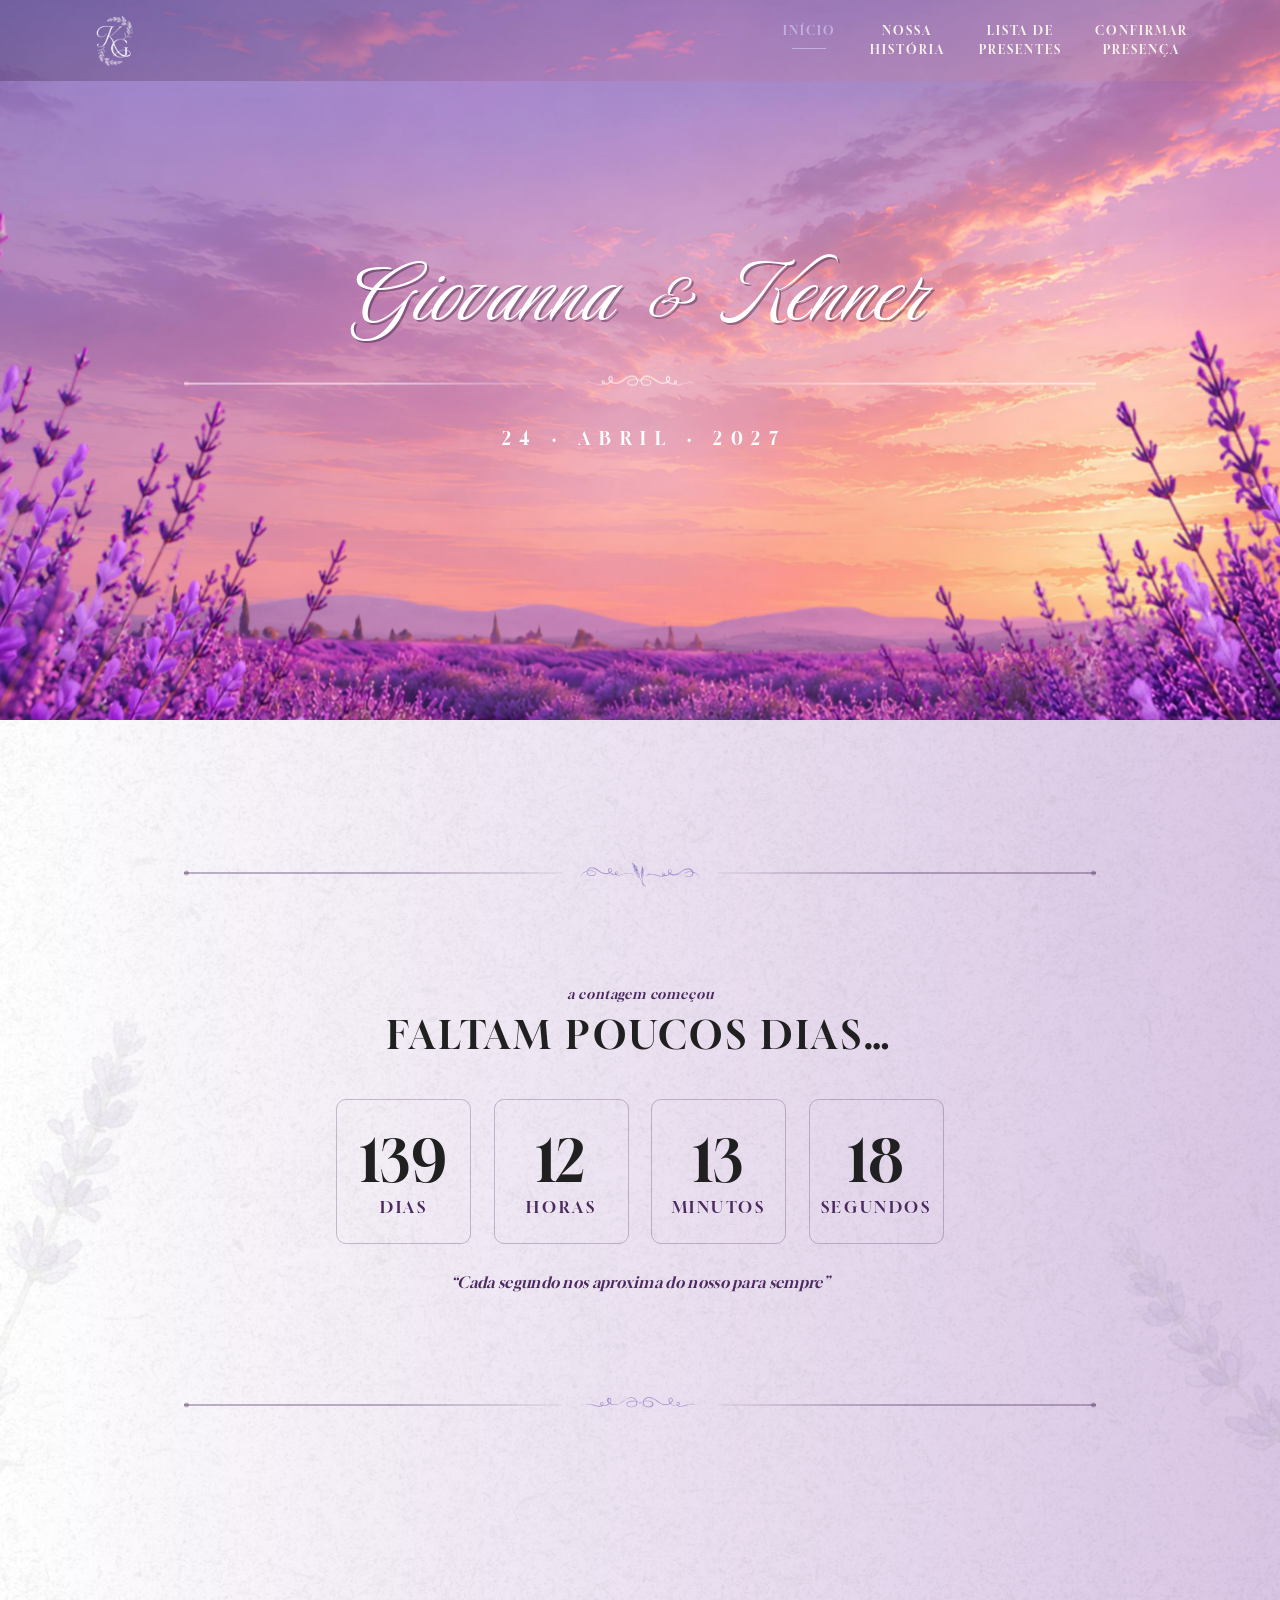
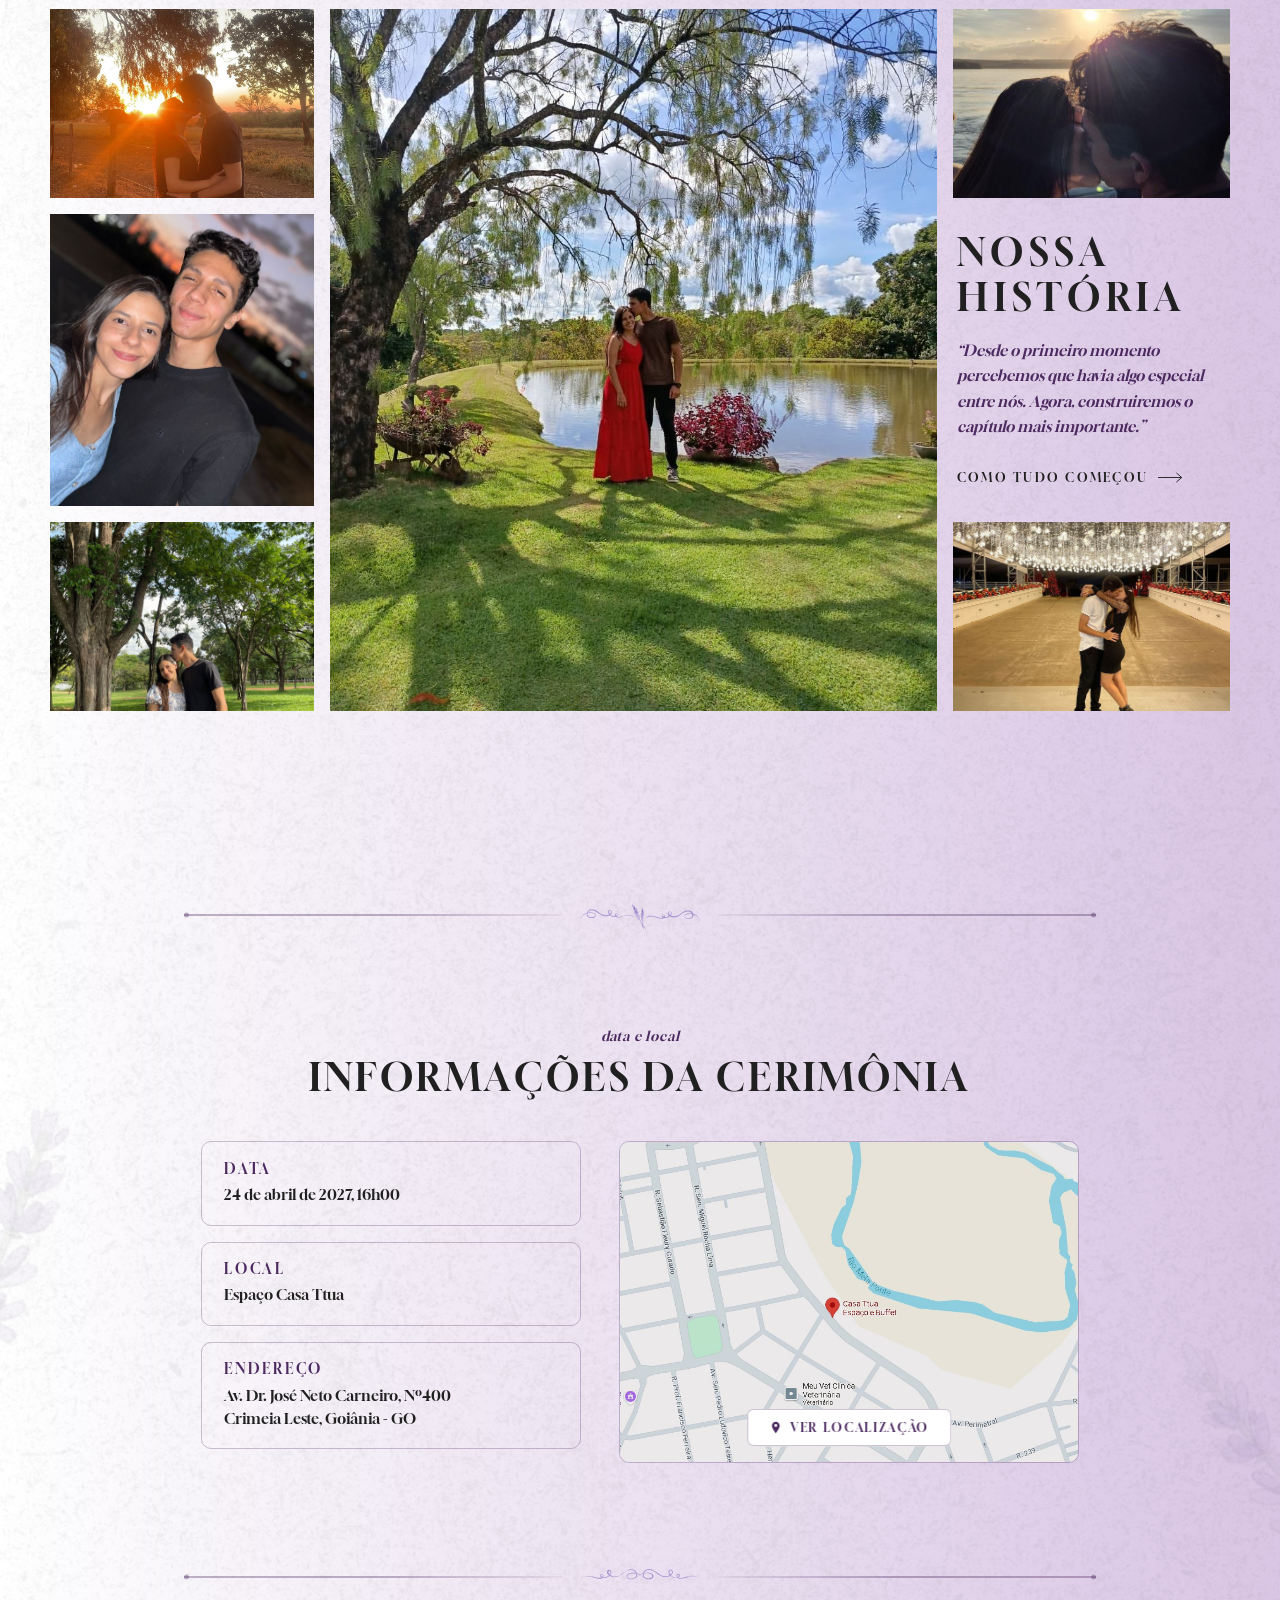
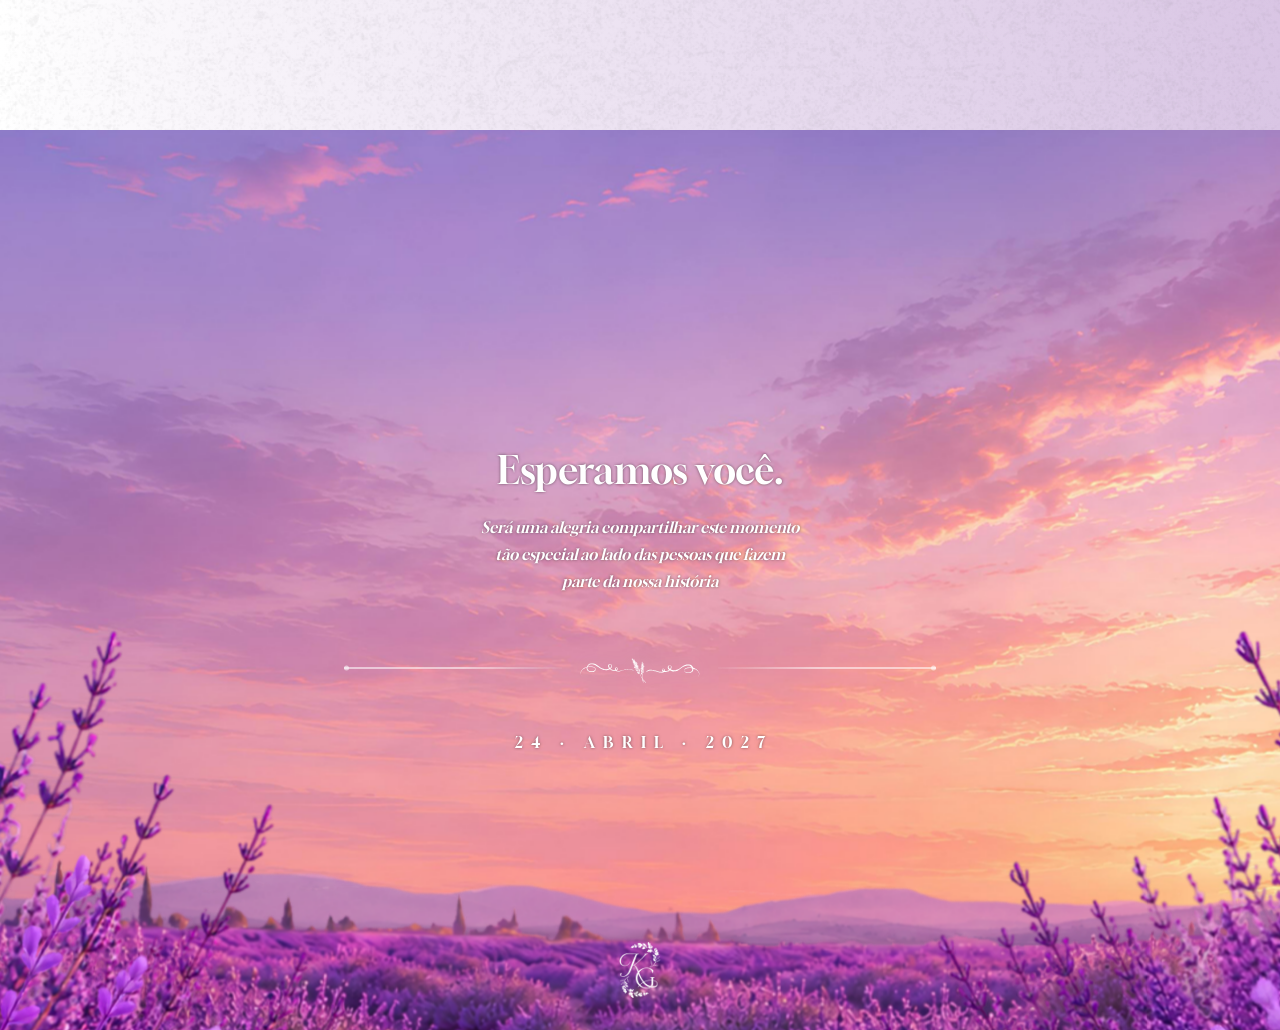
==== index.html @ ab848f39 "Primeito commit" ====
<!DOCTYPE html>
<html lang="pt-BR">
<head>
<meta charset="UTF-8">
<meta name="viewport" content="width=device-width, initial-scale=1.0">
<title>Giovanna &amp; Kenner · 24 de Abril de 2027</title>
<meta name="description" content="Site de casamento de Giovanna e Kenner — 24 de abril de 2027, Espaço Casa Ttua, Goiânia-GO.">

<link rel="preconnect" href="https://fonts.googleapis.com">
<link rel="preconnect" href="https://fonts.gstatic.com" crossorigin>
<link href="https://fonts.googleapis.com/css2?family=Gloock&family=Luxurious+Script&display=swap" rel="stylesheet">

<link rel="icon" type="image/png" href="imagens/favicon.png">
<link rel="apple-touch-icon" href="imagens/favicon.png">

<link rel="stylesheet" href="css/style.css">
</head>
<body>

<!-- ============ CURSOR / LOADING VEIL ============ -->
<div class="veil" id="veil" aria-hidden="true"></div>

<!-- ============ HEADER ============ -->
<header class="site-header" id="siteHeader">
  <div class="site-header__inner">
    <a href="index.html" class="brand" aria-label="Página inicial — Giovanna e Kenner">
      <img src="imagens/logo.png" alt="Monograma Giovanna e Kenner" class="brand__logo">
    </a>

    <button class="nav-toggle" id="navToggle" aria-label="Abrir menu" aria-expanded="false" aria-controls="primaryNav">
      <span></span><span></span><span></span>
    </button>

    <nav class="primary-nav" id="primaryNav" aria-label="Navegação principal">
      <ul>
        <li><a href="index.html" class="is-active">Início</a></li>
        <li><a href="nossa-historia.html">Nossa<br class="nav-break">História</a></li>
        <li><a href="lista-presentes.html">Lista de<br class="nav-break">Presentes</a></li>
        <li><a href="confirmar-presenca.html">Confirmar<br class="nav-break">Presença</a></li>
      </ul>
    </nav>
  </div>
</header>

<main>

  <!-- ============ HERO ============ -->
  <section class="hero" id="hero" data-parallax-scene>
    <div class="hero__stage">
      <div class="hero__layer hero__layer--back" data-depth="16"></div>
      <div class="hero__layer hero__layer--back-mid" data-depth="28"></div>
      <div class="hero__layer hero__layer--mid" data-depth="40"></div>
      <div class="hero__layer hero__layer--mid-front" data-depth="55"></div>
      <div class="hero__layer hero__layer--front" data-depth="70"></div>
    </div>

    <div class="hero__scrim" aria-hidden="true"></div>
    <div class="hero__vignette" aria-hidden="true"></div>

    <div class="hero__content">
      <h1 class="hero__names">Giovanna <span class="hero__amp">&amp;</span> Kenner</h1>

      <div class="divider hero__divider" aria-hidden="true">
        <span class="divider__line"></span>
        <span class="divider__ornament">
          <img src="imagens/divisor_hero.svg" alt="" class="ornament-svg ornament-svg--hero">
        </span>
        <span class="divider__line"></span>
      </div>

      <p class="hero__date">24 · Abril · 2027</p>
    </div>
  </section>

  <!-- ============ CONTAGEM REGRESSIVA ============ -->
  <section class="countdown" id="countdown">
    <div class="countdown__bgimage" aria-hidden="true"></div>
    <div class="grain" aria-hidden="true"></div>

    <div class="divider" aria-hidden="true">
      <span class="divider__line"></span>
      <span class="divider__ornament divider__ornament--glow">
        <img src="imagens/divisor_superior.svg" alt="" class="ornament-svg">
      </span>
      <span class="divider__line"></span>
    </div>

    <div class="countdown__inner">
      <p class="eyebrow">a contagem começou</p>
      <h2 class="section-title">Faltam poucos dias&hellip;</h2>

      <div class="countdown__grid" id="countdownGrid">
        <div class="countdown__box">
          <span class="countdown__value" id="cd-days">00</span>
          <span class="countdown__label">Dias</span>
        </div>
        <div class="countdown__box">
          <span class="countdown__value" id="cd-hours">00</span>
          <span class="countdown__label">Horas</span>
        </div>
        <div class="countdown__box">
          <span class="countdown__value" id="cd-minutes">00</span>
          <span class="countdown__label">Minutos</span>
        </div>
        <div class="countdown__box">
          <span class="countdown__value" id="cd-seconds">00</span>
          <span class="countdown__label">Segundos</span>
        </div>
      </div>

      <p class="countdown__quote">&ldquo;Cada segundo nos aproxima do nosso para sempre&rdquo;</p>
    </div>

    <div class="divider" aria-hidden="true">
      <span class="divider__line"></span>
      <span class="divider__ornament">
        <img src="imagens/divisor_inferior.svg" alt="" class="ornament-svg">
      </span>
      <span class="divider__line"></span>
    </div>
  </section>

  <!-- ============ NOSSA HISTÓRIA ============ -->
  <section class="historia" id="historia">
    <div class="historia__bgimage" aria-hidden="true"></div>

    <div class="historia__mosaic">
      <div class="historia__photo historia__photo--a">
        <img src="imagens/fotos/historia-a.jpg" alt="Giovanna e Kenner" loading="lazy">
      </div>
      <div class="historia__photo historia__photo--b">
        <img src="imagens/fotos/historia-b.jpg" alt="Giovanna e Kenner" loading="lazy">
      </div>
      <div class="historia__photo historia__photo--c">
        <img src="imagens/fotos/historia-c.jpg" alt="Giovanna e Kenner" loading="lazy">
      </div>

      <div class="historia__photo historia__photo--center">
        <img src="imagens/fotos/historia-center.jpg" alt="Giovanna e Kenner" loading="lazy">
      </div>

      <div class="historia__content">
        <h2 class="historia__title">Nossa<br>História</h2>
        <p class="historia__text">&ldquo;Desde o primeiro momento percebemos que havia algo especial entre nós. Agora, construiremos o capítulo mais importante.&rdquo;</p>
        <a href="nossa-historia.html" class="link-arrow">
          <span>como tudo começou</span>
          <svg class="link-arrow__icon" viewBox="0 0 34 14" aria-hidden="true"><path d="M0 7h31M24 1l7 6-7 6" fill="none" stroke="currentColor" stroke-width="1.2"/></svg>
        </a>
      </div>

      <div class="historia__photo historia__photo--d">
        <img src="imagens/fotos/historia-d.jpg" alt="Giovanna e Kenner" loading="lazy">
      </div>
      <div class="historia__photo historia__photo--e">
        <img src="imagens/fotos/historia-e.jpg" alt="Giovanna e Kenner" loading="lazy">
      </div>
    </div>
  </section>

  <!-- ============ INFORMAÇÕES DA CERIMÔNIA ============ -->
  <section class="ceremony" id="ceremony">
    <div class="ceremony__bgimage" aria-hidden="true"></div>
    <div class="grain" aria-hidden="true"></div>

    <div class="divider" aria-hidden="true">
      <span class="divider__line"></span>
      <span class="divider__ornament divider__ornament--glow">
        <img src="imagens/divisor_superior.svg" alt="" class="ornament-svg">
      </span>
      <span class="divider__line"></span>
    </div>

    <div class="ceremony__inner">
      <p class="eyebrow">data e local</p>
      <h2 class="section-title">Informações da Cerimônia</h2>

      <div class="ceremony__grid">
        <div class="ceremony__cards">
          <div class="ceremony__card">
            <span class="ceremony__label">Data</span>
            <p class="ceremony__value">24 de abril de 2027, 16h00</p>
          </div>
          <div class="ceremony__card">
            <span class="ceremony__label">Local</span>
            <p class="ceremony__value">Espaço Casa Ttua</p>
          </div>
          <div class="ceremony__card">
            <span class="ceremony__label">Endereço</span>
            <p class="ceremony__value">Av. Dr. José Neto Carneiro, Nº400<br>Crimeia Leste, Goiânia&nbsp;-&nbsp;GO</p>
          </div>
        </div>

        <div class="ceremony__map">
          <img src="imagens/mapa-preview.jpg" alt="Prévia do mapa com a localização do Espaço Casa Ttua" class="ceremony__map-img">
          <a class="map-btn"
             href="https://maps.app.goo.gl/6ps8UqA8dbQzQbwL6"
             target="_blank" rel="noopener noreferrer">
            <svg viewBox="0 0 20 20" class="map-btn__icon" aria-hidden="true"><path d="M10 1c-3.3 0-6 2.7-6 6 0 4.5 6 12 6 12s6-7.5 6-12c0-3.3-2.7-6-6-6zm0 8.2A2.2 2.2 0 1 1 10 4.8a2.2 2.2 0 0 1 0 4.4z" fill="currentColor"/></svg>
            <span>ver localização</span>
          </a>
        </div>
      </div>
    </div>

    <div class="divider" aria-hidden="true">
      <span class="divider__line"></span>
      <span class="divider__ornament">
        <img src="imagens/divisor_inferior.svg" alt="" class="ornament-svg">
      </span>
      <span class="divider__line"></span>
    </div>
  </section>

  <!-- ============ SEÇÃO FINAL ============ -->
  <section class="farewell" id="farewell" data-parallax-scene>
    <div class="farewell__stage">
      <div class="farewell__layer farewell__layer--back" data-depth="16"></div>
      <div class="farewell__layer farewell__layer--back-mid" data-depth="28"></div>
      <div class="farewell__layer farewell__layer--mid" data-depth="40"></div>
      <div class="farewell__layer farewell__layer--mid-front" data-depth="55"></div>
      <div class="farewell__layer farewell__layer--front" data-depth="70"></div>
    </div>

    <div class="farewell__scrim" aria-hidden="true"></div>
    <div class="farewell__vignette" aria-hidden="true"></div>

    <div class="farewell__content">
      <h2 class="farewell__title">Esperamos você.</h2>
      <p class="farewell__text">Será uma alegria compartilhar este momento<br>tão especial ao lado das pessoas que fazem<br>parte da nossa história</p>

      <div class="divider" aria-hidden="true">
        <span class="divider__line"></span>
        <span class="divider__ornament">
          <img src="imagens/divisor_final.svg" alt="" class="ornament-svg">
        </span>
        <span class="divider__line"></span>
      </div>

      <p class="farewell__date">24 · Abril · 2027</p>
    </div>

    <div class="farewell__signature">
      <div class="farewell__signature-top">
        <img src="imagens/logo.png" alt="Monograma Giovanna e Kenner" class="farewell__signature-logo">
      </div>        
    </div>
  </section>

</main>

<script src="js/parallax.js"></script>
<script src="js/main.js"></script>
</body>
</html>
---- css/style.css ----
/* =========================================================
   GIOVANNA & KENNER — CASAMENTO
   Design tokens
   ========================================================= */
:root{
  --color-bg:            #060506;
  --color-bg-soft:       #0c0a0d;
  --color-cream:         #f7f2eb;
  --color-cream-dim:     rgba(247,242,235,.72);
  --color-cream-faint:   rgba(247,242,235,.45);
  --color-lavender:      #c3aee0;
  --color-lavender-soft: #d8c9ea;
  --color-lavender-deep: #8f74b8;
  --color-line:          rgba(247,242,235,.24);
  --color-line-soft:     rgba(247,242,235,.14);

  /* paleta clara usada nas seções de contagem e cerimônia */
  --color-light-start:   #ffffff;
  --color-light-end:     #d9c5e4;
  --color-title-dark:    #202020;
  --color-subtitle-deep: #4c2a60;

  --font-script:  'Luxurious Script', cursive;
  --font-display: 'Gloock', serif;

  --ease-soft: cubic-bezier(.22,.61,.36,1);
  --ease-out:  cubic-bezier(.16,1,.3,1);

  --container: 1180px;
  --header-h: 81px;
  --header-h-scrolled: 57px;

  /* escala tipográfica padronizada: títulos, subtítulos (eyebrow) e textos de parágrafo */
  --fs-title:    clamp(2rem, 3vw, 3.5rem);
  --fs-subtitle: clamp(.85rem, .4vw + .5rem, .98rem);
  --fs-text:     clamp(.88rem, .3vw + .72rem, .98rem);

  /* largura padrão das linhas divisórias (mesma largura em todas as seções) — ~75% da tela */
  --divider-width: clamp(340px, 75vw, 980px);
}

/* =========================================================
   RESET
   ========================================================= */
*, *::before, *::after{ box-sizing: border-box; }
html{
  scroll-behavior: smooth;
}
body{
  margin: 0;
  background: var(--color-bg);
  color: var(--color-cream);
  font-family: var(--font-display);
  font-weight: 400;
  -webkit-font-smoothing: antialiased;
  overflow-x: hidden;
}
img{ max-width: 100%; display: block; }
a{ color: inherit; text-decoration: none; }
ul{ margin: 0; padding: 0; list-style: none; }
h1,h2,h3,p{ margin: 0; }
button{ font-family: inherit; cursor: pointer; }

:focus-visible{
  outline: 1px solid var(--color-lavender-soft);
  outline-offset: 4px;
}

/* =========================================================
   VEIL (entrada suave da página)
   ========================================================= */
.veil{
  position: fixed;
  inset: 0;
  background: var(--color-bg);
  z-index: 9999;
  pointer-events: none;
  opacity: 1;
  transition: opacity 1.1s var(--ease-soft);
}
.veil.is-hidden{ opacity: 0; }

/* =========================================================
   SHARED — eyebrow / section title / grain / dividers
   ========================================================= */
.eyebrow{
  font-style: italic;
  font-weight: 300;
  font-size: var(--fs-subtitle);
  letter-spacing: .06em;
  color: var(--color-cream-dim);
  margin: 0 0 .6rem;
}

.section-title{
  font-weight: 400;
  font-size: var(--fs-title);
  letter-spacing: .1em;
  text-transform: uppercase;
  color: var(--color-cream);
  margin: 0 0 2.6rem;
}

.grain{
  position: absolute;
  inset: 0;
  pointer-events: none;
  opacity: .05;
  mix-blend-mode: overlay;
  background-image: url("data:image/svg+xml;utf8,<svg xmlns='http://www.w3.org/2000/svg' width='120' height='120'><filter id='n'><feTurbulence type='fractalNoise' baseFrequency='0.9' numOctaves='2' stitchTiles='stitch'/></filter><rect width='100%25' height='100%25' filter='url(%23n)'/></svg>");
  background-size: 180px 180px;
}

/* ---------- Divisor (linhas + ícone central) ----------
   Estrutura reutilizada em todas as seções:
   .divider > .divider__line + .divider__ornament(img) + .divider__line
   - largura padronizada (--divider-width)
   - linhas mais espessas (1.5px)
   - opacidade menor apenas na extremidade próxima ao ícone central
   - pequeno círculo decorativo na extremidade externa de cada linha
   - modificador .divider__ornament--glow adiciona brilho suave atrás do ícone
------------------------------------------------------------ */
.divider{
  position: relative;
  z-index: 2;
  display: flex;
  align-items: center;
  justify-content: center;
  gap: 1.1rem;
  width: 100%;
  max-width: var(--divider-width);
  margin: 0 auto;
  padding: 0 1.5rem;
  color: var(--color-lavender-soft);
}
.divider__line{
  position: relative;
  flex: 1 1 auto;
  height: 1.875px;
}
.divider__line:first-child{
  background: linear-gradient(90deg, var(--color-line) 0%, var(--color-line) 55%, rgba(247,242,235,.05) 100%);
}
.divider__line:last-child{
  background: linear-gradient(90deg, rgba(247,242,235,.05) 0%, var(--color-line) 45%, var(--color-line) 100%);
}
.divider__line:first-child::before,
.divider__line:last-child::after{
  content: "";
  position: absolute;
  top: 50%;
  width: 5px;
  height: 5px;
  border-radius: 50%;
  background: var(--color-line);
  transform: translateY(-50%);
}
.divider__line:first-child::before{ left: 0; }
.divider__line:last-child::after{ right: 0; }

.countdown .divider__line:first-child,
.ceremony .divider__line:first-child{
  background: linear-gradient(90deg, rgba(76,42,96,.35) 0%, rgba(76,42,96,.35) 55%, rgba(76,42,96,.05) 100%);
}
.countdown .divider__line:last-child,
.ceremony .divider__line:last-child{
  background: linear-gradient(90deg, rgba(76,42,96,.05) 0%, rgba(76,42,96,.35) 45%, rgba(76,42,96,.35) 100%);
}
.countdown .divider__line:first-child::before,
.countdown .divider__line:last-child::after,
.ceremony .divider__line:first-child::before,
.ceremony .divider__line:last-child::after{
  background: rgba(76,42,96,.35);
}

/* Hero e Farewell: linhas 50% mais espessas */
.hero__divider .divider__line,
.farewell .divider .divider__line{
  height: 2px;
}

/* Farewell: divisória preta e mais estreita (~50% da largura da tela) */
.farewell .divider{
  max-width: clamp(240px, 75vw, 640px);
}
.hero .divider__line:first-child,
.farewell .divider__line:first-child{
  background: linear-gradient(90deg, rgba(255, 255, 255, 0.55) 0%, rgba(255, 255, 255,.55) 55%, rgba(255, 255, 255,.05) 100%);
}
.hero .divider__line:last-child,
.farewell .divider__line:last-child{
  background: linear-gradient(90deg, rgba(255, 255, 255,.05) 0%, rgba(255, 255, 255,.55) 45%, rgba(255, 255, 255,.55) 100%);
}
.farewell .divider__line:first-child::before,
.farewell .divider__line:last-child::after{
  background: rgba(255, 255, 255,.55);
}

.divider__ornament{
  flex: 0 0 auto;
  position: relative;
  display: flex;
  filter: drop-shadow(0 0 8px rgba(195,174,224,.35));
}
.ornament-svg{ width: 120px; height: 77px; display: block; }

/* =========================================================
   HEADER
   ========================================================= */
.site-header{
  position: fixed;
  top: 0; left: 0; right: 0;
  z-index: 500;
  height: var(--header-h);
  display: flex;
  align-items: center;
  background: linear-gradient(120deg, rgba(70,52,96,.38), rgba(196,110,140,.22) 55%, rgba(230,150,120,.16));
  transition: height .5s var(--ease-out), background .5s var(--ease-out), backdrop-filter .5s var(--ease-out), box-shadow .5s var(--ease-out);
}
.site-header.is-scrolled{
  height: var(--header-h-scrolled);
  background: rgba(91, 51, 129, 0.61);
  backdrop-filter: blur(16px) saturate(140%);
  -webkit-backdrop-filter: blur(16px) saturate(140%);
  box-shadow: 0 1px 0 rgba(247,242,235,.08);
}

.site-header__inner{
  width: 100%;
  max-width: var(--container);
  margin: 0 auto;
  padding: 0 2.5rem;
  display: grid;
  grid-template-columns: auto 1fr auto;
  align-items: center;
}

.brand{ justify-self: start; display: inline-flex; }
.brand__logo{
  height: 50px;
  width: auto;
  opacity: .92;
  transition: height .5s var(--ease-out), opacity .3s;
}
.site-header.is-scrolled .brand__logo{ height: 36px; }
.brand:hover .brand__logo{ opacity: 1; }

.primary-nav{ grid-column: 2; justify-self: end; }
.primary-nav ul{
  display: flex;
  gap: clamp(1.5rem, 2.4vw, 3rem);
}
.primary-nav a{
  display: inline-block;
  font-size: .78rem;
  letter-spacing: .16em;
  text-transform: uppercase;
  text-align: center;
  line-height: 1.5;
  color: var(--color-cream);
  padding: .4rem .1rem;
  position: relative;
  transition: color .35s var(--ease-out);
}
.primary-nav a::after{
  content: "";
  position: absolute;
  left: 50%; bottom: -2px;
  width: 0; height: 1px;
  background: var(--color-lavender);
  transform: translateX(-50%);
  transition: width .35s var(--ease-out);
}
.primary-nav a:hover{ color: var(--color-lavender-soft); }
.primary-nav a:hover::after{ width: 60%; }
.primary-nav a.is-active{ color: var(--color-lavender); }
.primary-nav a.is-active::after{ width: 60%; }
.nav-break{ display: inline; }

.nav-toggle{
  display: none;
  grid-column: 3;
  justify-self: end;
  background: none;
  border: none;
  width: 30px;
  height: 22px;
  flex-direction: column;
  justify-content: space-between;
  padding: 0;
}
.nav-toggle span{
  display: block;
  height: 1px;
  background: var(--color-cream);
  transition: transform .35s var(--ease-out), opacity .35s var(--ease-out);
}
.nav-toggle.is-open span:nth-child(1){ transform: translateY(10.5px) rotate(45deg); }
.nav-toggle.is-open span:nth-child(2){ opacity: 0; }
.nav-toggle.is-open span:nth-child(3){ transform: translateY(-10.5px) rotate(-45deg); }

/* =========================================================
   HERO
   ========================================================= */
.hero{
  position: relative;
  width: 100%;
  aspect-ratio: 16 / 9;
  min-height: 560px;
  max-height: 100vh;
  overflow: hidden;
  background: #14101a;
  perspective: 1200px;
}
.hero__stage{
  position: absolute;
  inset: -6%;
  transform-style: preserve-3d;
}
.hero__layer{
  position: absolute;
  inset: -10%;
  background-position: center;
  background-size: cover;
  background-repeat: no-repeat;
  will-change: transform;
}
.hero__layer--back{
  z-index: 1; background-image: url('../imagens/hero-back.jpg');
  background-position: center 100%;
}
.hero__layer--back-mid{
  z-index: 2; background-image: url('../imagens/hero-back-mid.png');
  background-position: center 100%;
}
.hero__layer--mid{
  z-index: 3; background-image: url('../imagens/hero-mid.png');
  background-position: center 100%;
}
.hero__layer--mid-front{
  z-index: 4; background-image: url('../imagens/hero-mid-front.png');
  background-position: center 100%;
}
.hero__layer--front{
  z-index: 5; background-image: url('../imagens/hero-front.png');
  background-position: center 100%;
}

.hero__scrim{
  position: absolute;
  inset: 0;
  z-index: 6;
  background: none;
  pointer-events: none;
}
.hero__vignette{
  position: absolute;
  inset: 0;
  z-index: 6;
  pointer-events: none;
  box-shadow: none;
}

.hero__content{
  position: relative;
  z-index: 7;
  height: 100%;
  display: flex;
  flex-direction: column;
  align-items: center;
  justify-content: center;
  text-align: center;
  padding: 0 1.5rem;
  transform: translateY(-2%);
}
.hero__names{
  font-family: var(--font-script);
  font-weight: 400;
  font-size: clamp(3.12rem, 8vw, 10rem);
  line-height: 1;
  color: #ffffff;
  text-shadow: 2px 2px 0px rgba(17, 2, 31, 0.35);
  letter-spacing: .01em;
  opacity: 0;
  animation: rise-in 1.4s var(--ease-out) .4s forwards;
  margin-bottom: -0.4rem;
}
.hero__amp{
  display: inline-block;
  font-size: .78em;
  color: #ffffff;
  margin: 0 .12em;
}
.hero__divider{
  margin: 0.4rem 0 0.4rem;
  opacity: 0;
  animation: fade-in 1.2s var(--ease-out) 1s forwards;
}
.hero__date{
  font-size: clamp(1.107rem, .5vw + .7rem, 1.35rem);
  letter-spacing: .5em;
  text-transform: uppercase;
  color: #ffffff;
  padding-left: .5em;
  opacity: 0;
  animation: fade-in 1.2s var(--ease-out) 1.25s forwards;
}

@keyframes rise-in{
  from{ opacity: 0; transform: translateY(22px); }
  to{ opacity: 1; transform: translateY(0); }
}
@keyframes fade-in{
  from{ opacity: 0; }
  to{ opacity: 1; }
}

/* =========================================================
   COUNTDOWN
   ========================================================= */
.countdown{
  position: relative;
  background: linear-gradient(90deg, var(--color-light-start) 0%, var(--color-light-end) 100%);
  padding: 7.15rem 1.5rem 7.15rem;
  text-align: center;
  overflow: hidden;
}
.countdown__bgimage{
  position: absolute;
  inset: 0;
  background-image: url('../imagens/contagem_back.png');
  background-size: cover;
  background-position: center;
  pointer-events: none;
}
.countdown .eyebrow{
  color: var(--color-subtitle-deep);
  font-size: var(--fs-subtitle);
}
.countdown .section-title{
  font-size: var(--fs-title);
  color: var(--color-title-dark);
}
.countdown__inner{
  position: relative;
  z-index: 2;
  padding: 4.68rem 0;
}
.countdown__grid{
  display: flex;
  flex-wrap: nowrap;
  justify-content: center;
  gap: clamp(.4rem, 2vw, 1.4rem);
  margin: 0 auto 1.8rem;
}
.countdown__box{
  flex: 1 1 0;
  min-width: 64px;
  max-width: 135px;
  padding: clamp(1rem, 3vw, 1.95rem) clamp(.3rem, 1vw, .5rem) clamp(.85rem, 2.5vw, 1.65rem);
  border: 1px solid rgba(76,42,96,.28);
  border-radius: 10px;
  background: none;
  transition: border-color .4s var(--ease-out), transform .4s var(--ease-out);
}
.countdown__box:hover{
  border-color: var(--color-subtitle-deep);
  transform: translateY(-3px);
}
.countdown__value{
  display: block;
  font-size: clamp(1.05rem, 4.5vw, 3.645rem);
  font-weight: 500;
  line-height: 1;
  color: var(--color-title-dark);
  font-variant-numeric: tabular-nums;
}
.countdown__label{
  display: block;
  margin-top: .55rem;
  font-size: clamp(.62rem, 2.4vw, .99rem);
  letter-spacing: .16em;
  text-transform: uppercase;
  color: var(--color-subtitle-deep);
}
.countdown__quote{
  font-style: italic;
  font-weight: 300;
  font-size: var(--fs-text);
  color: var(--color-subtitle-deep);
  letter-spacing: .02em;
}

/* =========================================================
   NOSSA HISTÓRIA — mosaico de fotos
   ========================================================= */
.historia{
  position: relative;
  background: linear-gradient(90deg, var(--color-light-start) 0%, var(--color-light-end) 100%);
  padding: clamp(2.4rem, 4vw, 4rem) clamp(1rem, 3vw, 3rem);
  overflow: hidden;
}
.historia__bgimage{
  position: absolute;
  inset: 0;
  background-image: url('../imagens/historia.png');
  background-size: cover;
  background-position: center;
  pointer-events: none;
}

.historia__mosaic{
  position: relative;
  display: grid;
  max-width: var(--container);
  margin: 0 auto;
  grid-template-columns: 1fr 2.3fr 1.05fr;
  grid-template-rows: repeat(3, 1fr);
  grid-template-areas:
    "a center d"
    "b center content"
    "c center e";
  gap: 1rem;
  height: 78vh;
  min-height: 620px;
  max-height: 820px;
}

.historia__photo{
  position: relative;
  overflow: hidden;
}
.historia__photo img{
  display: block;
  width: 100%;
  height: 100%;
  object-fit: cover;
  transform: scale(1);
  filter: saturate(1);
  transition: transform .7s var(--ease-out), filter .7s var(--ease-out);
}
.historia__photo:hover img,
.historia__photo:focus-within img,
.historia__photo.is-zoom img{
  transform: scale(1.08);
  filter: saturate(1.4);
}

.historia__photo--a{ grid-area: a; }
.historia__photo--b{ grid-area: b; }
.historia__photo--c{ grid-area: c; }
.historia__photo--center{ grid-area: center; }
.historia__photo--d{ grid-area: d; }
.historia__photo--e{ grid-area: e; }

.historia__content{
  grid-area: content;
  display: flex;
  flex-direction: column;
  align-items: flex-start;
  justify-content: center;
  text-align: left;
  padding: 1rem .25rem;
}
.historia__title{
  font-weight: 400;
  font-size: var(--fs-title);
  letter-spacing: .16em;
  text-transform: uppercase;
  line-height: 1.18;
  color: var(--color-title-dark);
  text-align: left;
}
.historia__text{
  max-width: 340px;
  font-style: italic;
  font-weight: 300;
  font-size: var(--fs-text);
  line-height: 1.65;
  color: var(--color-subtitle-deep);
  margin-top: 1.1rem;
  margin-bottom: 1.6rem;
  text-align: left;
}
.historia__content .link-arrow{
  color: var(--color-title-dark);
}
.historia__content .link-arrow:hover,
.historia__content .link-arrow:focus-visible{
  color: var(--color-subtitle-deep);
}

.link-arrow{
  display: inline-flex;
  align-items: center;
  gap: .65rem;
  font-size: .78rem;
  letter-spacing: .18em;
  text-transform: uppercase;
  color: var(--color-cream);
  padding: .3rem 0;
  transition: transform .4s var(--ease-out), color .35s;
}
.link-arrow__icon{
  width: 26px; height: 11px;
  transition: transform .4s var(--ease-out);
}
.link-arrow:hover,
.link-arrow:focus-visible{
  color: var(--color-lavender-soft);
  transform: scale(1.05);
}
.link-arrow:hover .link-arrow__icon,
.link-arrow:focus-visible .link-arrow__icon,
.link-arrow:active .link-arrow__icon{
  transform: translateX(6px);
}

/* =========================================================
   CEREMONY / INFORMAÇÕES
   ========================================================= */
.ceremony{
  position: relative;
  background: linear-gradient(90deg, var(--color-light-start) 0%, var(--color-light-end) 100%);
  padding: 7.15rem 1.5rem 7.15rem;
  text-align: center;
  overflow: hidden;
}
.ceremony__bgimage{
  position: absolute;
  inset: 0;
  background-image: url('../imagens/cerimonia_back.png');
  background-size: cover;
  background-position: center;
  pointer-events: none;
}
.ceremony .eyebrow{
  font-size: var(--fs-subtitle);
  color: var(--color-subtitle-deep);
}
.ceremony .section-title{
  font-size: var(--fs-title);
  color: var(--color-title-dark);
}
.ceremony__inner{
  position: relative;
  z-index: 2;
  max-width: var(--container);
  margin: 0 auto;
  padding: 4.68rem 0;
}
.ceremony__grid{
  display: grid;
  grid-template-columns: minmax(240px, 380px) minmax(280px, 460px);
  gap: 2.4rem;
  justify-content: center;
  align-items: stretch;
  text-align: left;
  margin-top: 2.6rem;
}
.ceremony__cards{
  display: flex;
  flex-direction: column;
  gap: 1rem;
}
.ceremony__card{
  border: 1px solid rgba(76,42,96,.28);
  border-radius: 10px;
  padding: 1.15rem 1.4rem;
  background: none;
  transition: border-color .4s var(--ease-out);
}
.ceremony__card:hover{
  border-color: var(--color-subtitle-deep);
}
.ceremony__label{
  display: block;
  font-size: var(--fs-subtitle);
  letter-spacing: .2em;
  text-transform: uppercase;
  color: var(--color-subtitle-deep);
  margin-bottom: .4rem;
}
.ceremony__value{
  font-size: var(--fs-text);
  line-height: 1.5;
  color: var(--color-title-dark);
  font-weight: 400;
}
.ceremony__map{
  position: relative;
  overflow: hidden;
  border: 1px solid rgba(76,42,96,.28);
  border-radius: 10px;
  min-height: 220px;
}
.ceremony__map-img{
  width: 100%;
  height: 100%;
  object-fit: cover;
  filter: saturate(.95) brightness(.95);
  transition: transform .6s var(--ease-out), filter .6s var(--ease-out);
}
.ceremony__map:hover .ceremony__map-img{
  transform: scale(1.05);
  filter: saturate(.9) brightness(.95);
}
.map-btn{
  position: absolute;
  left: 50%; bottom: 1rem;
  transform: translateX(-50%);
  display: inline-flex;
  align-items: center;
  gap: .5rem;
  padding: .65rem 1.3rem;
  background: #ffffff;
  backdrop-filter: blur(6px);
  border: 1px solid rgba(76,42,96,.28);
  border-radius: 6px;
  font-size: .74rem;
  letter-spacing: .14em;
  text-transform: uppercase;
  color: var(--color-subtitle-deep);
  transition: background .35s var(--ease-out), border-color .35s var(--ease-out), transform .35s var(--ease-out);
}
.map-btn__icon{ width: 13px; height: 13px; color: var(--color-subtitle-deep); }
.map-btn:hover{
  background: #f6f0fa;
  border-color: var(--color-subtitle-deep);
  transform: translateX(-50%) translateY(-2px);
}

/* =========================================================
   FAREWELL / SEÇÃO FINAL
   ========================================================= */
.farewell{
  position: relative;
  min-height: 100vh;
  min-height: 100dvh;
  padding: 8rem 1.5rem 2rem;
  display: grid;
  grid-template-rows: 1fr auto;
  text-align: center;
  background: #14101a;
  overflow: hidden;
  perspective: 1200px;
}
.farewell__stage{
  position: absolute;
  inset: -6%;
  transform-style: preserve-3d;
}
.farewell__layer{
  position: absolute;
  inset: -10%;
  background-position: center;
  background-size: cover;
  background-repeat: no-repeat;
  will-change: transform;
}
.farewell__layer--back{
  z-index: 1; background-image: url('../imagens/hero-back.jpg');
  background-position: center 100%;
}
.farewell__layer--back-mid{
  z-index: 2; background-image: url('../imagens/hero-back-mid.png');
  background-position: center 100%;
}
.farewell__layer--mid{
  z-index: 3; background-image: url('../imagens/hero-mid.png');
  background-position: center 100%;
}
.farewell__layer--mid-front{
  z-index: 4; background-image: url('../imagens/hero-mid-front.png');
  background-position: center 100%;
}
.farewell__layer--front{
  z-index: 5; background-image: url('../imagens/hero-front.png');
  background-position: center 100%;
}
.farewell__scrim{
  position: absolute;
  inset: 0;
  z-index: 6;
  background: none;
  pointer-events: none;
}
.farewell__vignette{
  position: absolute;
  inset: 0;
  z-index: 6;
  pointer-events: none;
  box-shadow: none;
}
.farewell__content{
  position: relative;
  z-index: 7;
  width: 100%;
  max-width: 640px;
  margin: 0 auto;
  align-self: center; /* centraliza verticalmente dentro do espaço disponível (linha 1fr) */
}
.farewell__title{
  font-weight: 400;
  font-size: var(--fs-title);
  color: var(--color-light-start);
  margin-bottom: 1.3rem;
  text-shadow: 0px 0px 3px rgba(0, 0, 0, 0.5);
}
.farewell__text{
  font-style: italic;
  font-weight: 300;
  font-size: var(--fs-text);
  line-height: 1.75;
  color: var(--color-light-start);
  margin-bottom: 2.2rem;
  text-shadow: 0px 0px 3px rgba(0, 0, 0, 0.5)
}
.farewell__date{
  margin-top: 1.6rem;
  font-size: 1.02rem;
  letter-spacing: .5em;
  text-transform: uppercase;
  color: var(--color-light-start);
  padding-left: .5em;
  text-shadow: 0px 0px 3px rgba(0, 0, 0, 0.5)
}
.farewell__signature{
  position: relative;
  z-index: 7;
  width: 100%;
  display: flex;
  flex-direction: column;
  align-items: center;
  gap: .9rem;
  font-weight: 300;
  line-height: 1.6;
  color: var(--color-light-start);
}
/* agrupa a logo + "COM CARINHO,": a largura do grupo é definida
   pela frase (white-space: nowrap), e a logo estica a 100% dessa
   largura — assim as duas ficam sempre com a mesma largura,
   em qualquer tamanho de tela */
.farewell__signature-top{
  display: flex;
  flex-direction: column;
  align-items: center;
  gap: .55rem;
}
.farewell__signature-logo{
  width: auto;
  height: clamp(40px, 8vw, 56px); /* mesma lógica de tamanho da logo do header */
  display: block;
  filter: brightness(0) invert(1);
}

/* =========================================================
   CURSOR GLOW — brilho lavanda suave que segue o mouse (sempre ativo)
   ========================================================= */
.cursor-glow{
  position: fixed;
  top: 0;
  left: 0;
  width: 360px;
  height: 360px;
  margin-left: -180px;
  margin-top: -180px;
  border-radius: 50%;
  background: radial-gradient(circle, rgba(216,201,234,.30) 0%, rgba(216,201,234,.12) 42%, transparent 72%);
  filter: blur(25px);
  pointer-events: none;
  z-index: 300;
  mix-blend-mode: screen;
  will-change: transform;
}

.cursor-dot{
  position: fixed;
  top: 0;
  left: 0;
  width: 0;
  height: 0;
  pointer-events: none;
  z-index: 301;
  mix-blend-mode: screen;
  will-change: transform;
}
.cursor-dot__core{
  position: absolute;
  top: -2px;
  left: -2px;
  width: 4px;
  height: 4px;
  border-radius: 50%;
  background: #e7dcf1;
  box-shadow: 0 0 7px 1.5px rgba(216,201,234,.65);
  opacity: 0;
  will-change: transform, opacity;
  animation: cursor-dot-blink 4s ease-in-out infinite;
}

@keyframes cursor-dot-blink{
  0%, 100%{ opacity: 0; transform: scale(.5); }
  50%{ opacity: .8; transform: scale(1); }
}

/* =========================================================
   SCROLL REVEAL
   ========================================================= */
[data-reveal]{
  opacity: 0;
  transform: translateY(28px);
  transition: opacity .9s var(--ease-out), transform .9s var(--ease-out);
}
[data-reveal].is-visible{
  opacity: 1;
  transform: translateY(0);
}

/* =========================================================
   RESPONSIVE
   ========================================================= */
@media (max-width: 860px){
  :root{ --header-h: 65px; --header-h-scrolled: 50px; }

  .site-header__inner{ padding: 0 1.3rem; }
  .nav-toggle{ display: flex; }

  .primary-nav{
    position: fixed;
    inset: 0 0 0 auto;
    width: min(78vw, 320px);
    height: 100vh;
    height: 100dvh;
    grid-column: auto;
    background: rgba(8,6,9,.92);
    backdrop-filter: blur(18px);
    -webkit-backdrop-filter: blur(18px);
    transform: translate3d(100%, 0, 0);
    will-change: transform;
    backface-visibility: hidden;
    transition: transform .5s var(--ease-out);
    display: flex;
    flex-direction: column;
    justify-content: center;
  }
  .primary-nav.is-open{ transform: translate3d(0, 0, 0); }
  .primary-nav ul{
    flex-direction: column;
    gap: 0;
    padding: 2rem 2.2rem;
  }
  .primary-nav li{ border-bottom: 1px solid var(--color-line-soft); }
  .primary-nav a{
    display: block;
    padding: 1.15rem 0;
    text-align: left;
    font-size: .85rem;
  }

  .hero{ aspect-ratio: auto; min-height: 100vh; max-height: none; padding-top: calc(var(--header-h) + 4rem); }
  .hero__content{ transform: none; }
  .hero__names{ font-size: clamp(2.9rem, 14.4vw, 4.3rem); }
  .hero__divider{ margin: .4rem 0 .3rem; }
  .hero__date{ letter-spacing: .35em; }
  .hero__layer--back,
  .hero__layer--back-mid,
  .hero__layer--mid,
  .hero__layer--mid-front,
  .hero__layer--front{
    background-position: right 100%;
  }

  .countdown__grid{
    display: grid;
    grid-template-columns: repeat(2, 1fr);
    flex-wrap: wrap;
    gap: 1rem;
    max-width: 320px;
    margin: 0 auto 1.8rem;
  }
  .countdown__box{
    min-width: 0;
    max-width: none;
  }
  .countdown__value{ font-size: clamp(1.8rem, 8vw, 2.6rem); }

  .historia{ padding: 0; }
  .historia__mosaic{
    grid-template-columns: 1fr 1fr;
    grid-template-rows: auto auto auto auto auto;
    grid-template-areas:
      "center center"
      "content content"
      "a b"
      "c c"
      "d e";
    gap: .55rem;
    height: auto;
    min-height: 0;
    max-height: none;
    padding: .55rem;
  }
  .historia__photo--center{ aspect-ratio: 16 / 9; }
  .historia__photo--c{ aspect-ratio: 32 / 15; }
  .historia__photo--a,
  .historia__photo--b,
  .historia__photo--d,
  .historia__photo--e{ aspect-ratio: 1 / 1; }

  .historia__content{
    background: transparent;
    align-items: center;
    text-align: center;
    padding: 2.6rem 1.4rem;
  }
  .historia__text{ max-width: 420px; margin-left: auto; margin-right: auto; }

  .ceremony__grid{
    grid-template-columns: 1fr;
    max-width: 440px;
    margin-left: auto;
    margin-right: auto;
  }

  .farewell{ padding: 5.5rem 1.5rem 1.75rem; background-attachment: scroll; }
  .farewell__text{ margin-bottom: 1.1rem; }   /* 50% do valor padrão (2.2rem) */
  .farewell__date{ margin-top: .8rem; }        /* 50% do valor padrão (1.6rem) */
}

@media (max-width: 480px){
  .historia__title{ font-size: 3rem; }
}
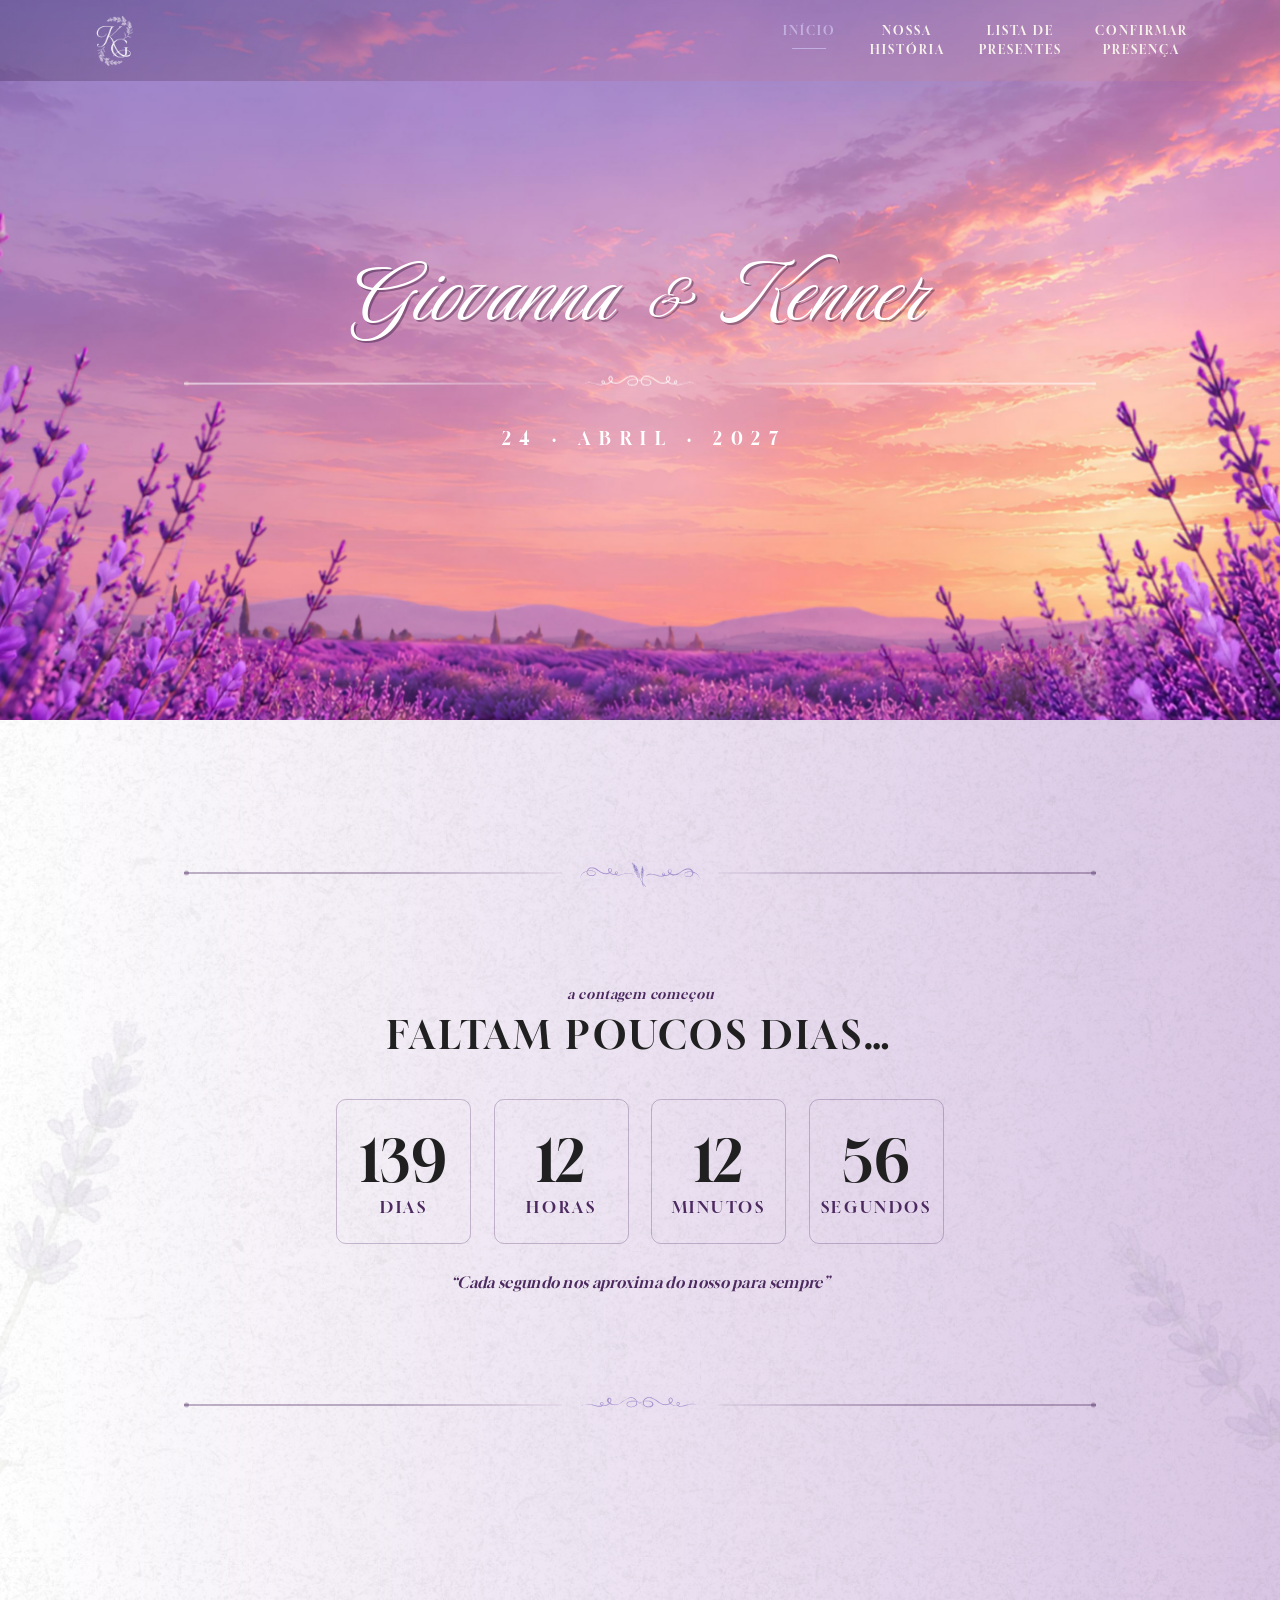
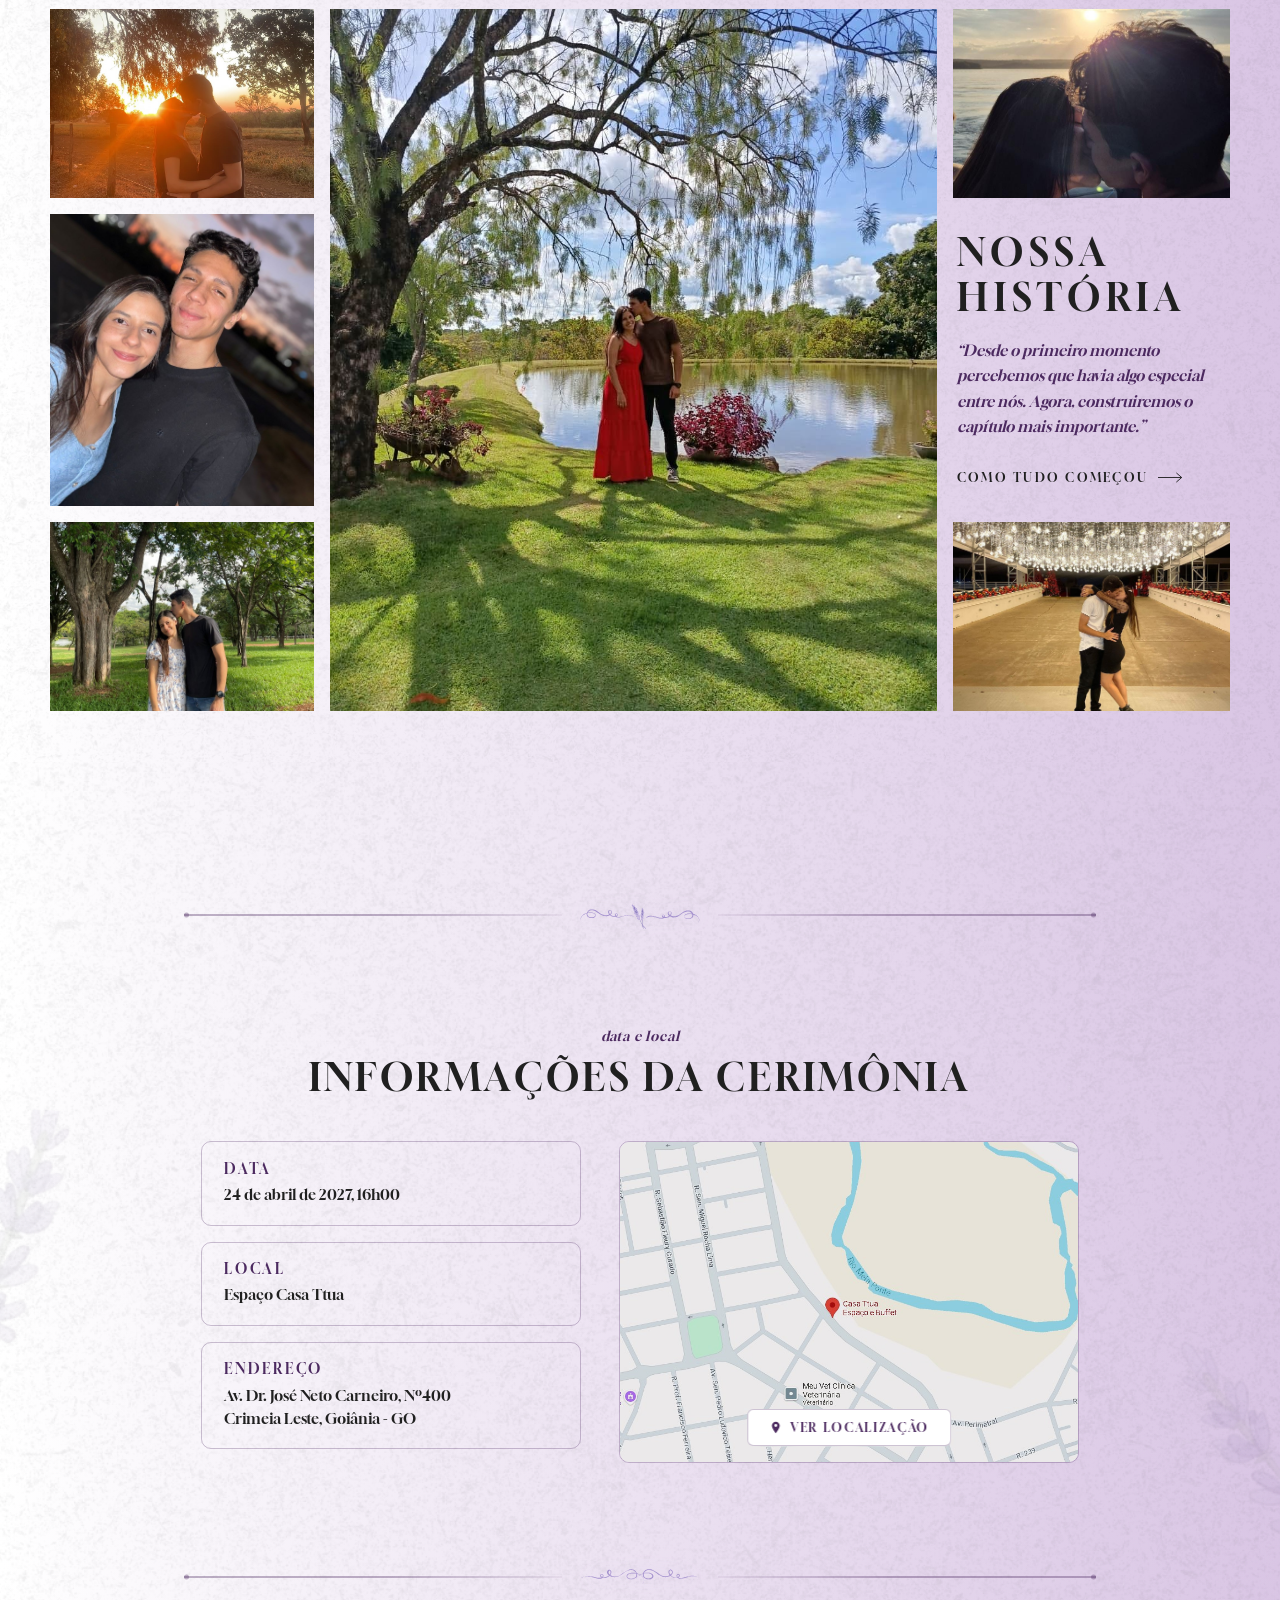
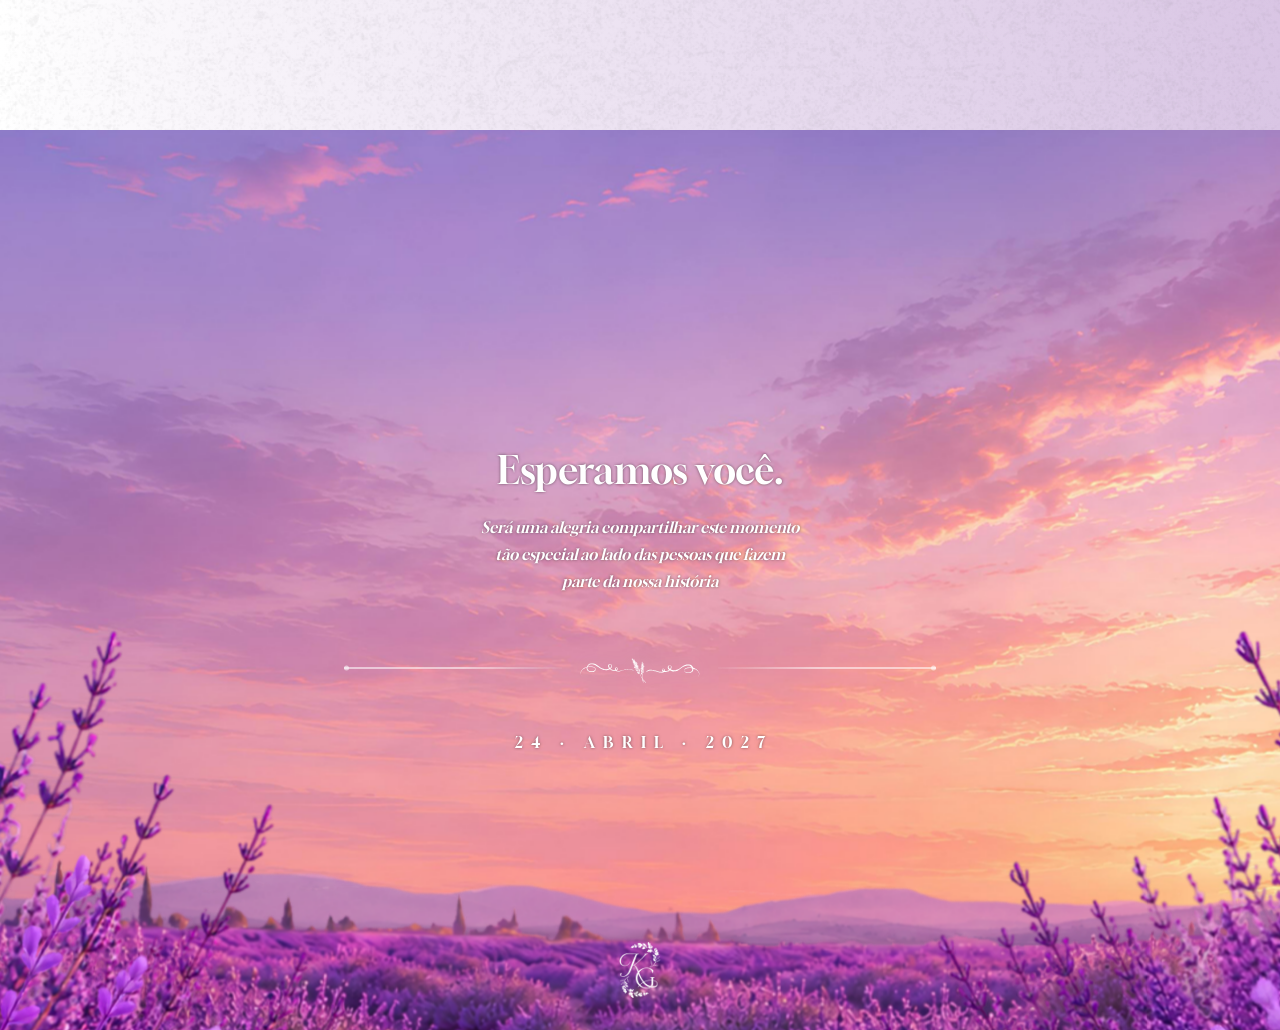
==== commit 958d9447: "Otimização dos arquivos" ====
--- a/index.html
+++ b/index.html
@@ -24,7 +24,7 @@
 <header class="site-header" id="siteHeader">
   <div class="site-header__inner">
     <a href="index.html" class="brand" aria-label="Página inicial — Giovanna e Kenner">
-      <img src="imagens/logo.png" alt="Monograma Giovanna e Kenner" class="brand__logo">
+      <img src="imagens/logo.png" alt="Monograma Giovanna e Kenner" class="brand__logo" decoding="async">
     </a>
 
     <button class="nav-toggle" id="navToggle" aria-label="Abrir menu" aria-expanded="false" aria-controls="primaryNav">
@@ -32,6 +32,9 @@
     </button>
 
     <nav class="primary-nav" id="primaryNav" aria-label="Navegação principal">
+      <button class="nav-close" id="navClose" type="button" aria-label="Fechar menu">
+        <svg viewBox="0 0 20 20" aria-hidden="true"><path d="M4 4l12 12M16 4L4 16" stroke="currentColor" stroke-width="1.4" fill="none" stroke-linecap="round"/></svg>
+      </button>
       <ul>
         <li><a href="index.html" class="is-active">Início</a></li>
         <li><a href="nossa-historia.html">Nossa<br class="nav-break">História</a></li>
@@ -80,7 +83,7 @@
     <div class="divider" aria-hidden="true">
       <span class="divider__line"></span>
       <span class="divider__ornament divider__ornament--glow">
-        <img src="imagens/divisor_superior.svg" alt="" class="ornament-svg">
+        <img src="imagens/divisor_superior.svg" alt="" class="ornament-svg" loading="lazy" decoding="async">
       </span>
       <span class="divider__line"></span>
     </div>
@@ -114,7 +117,7 @@
     <div class="divider" aria-hidden="true">
       <span class="divider__line"></span>
       <span class="divider__ornament">
-        <img src="imagens/divisor_inferior.svg" alt="" class="ornament-svg">
+        <img src="imagens/divisor_inferior.svg" alt="" class="ornament-svg" loading="lazy" decoding="async">
       </span>
       <span class="divider__line"></span>
     </div>
@@ -126,17 +129,17 @@
 
     <div class="historia__mosaic">
       <div class="historia__photo historia__photo--a">
-        <img src="imagens/fotos/historia-a.jpg" alt="Giovanna e Kenner" loading="lazy">
+        <img src="imagens/fotos/historia-a.jpg" alt="Giovanna e Kenner" loading="lazy" decoding="async">
       </div>
       <div class="historia__photo historia__photo--b">
-        <img src="imagens/fotos/historia-b.jpg" alt="Giovanna e Kenner" loading="lazy">
+        <img src="imagens/fotos/historia-b.jpg" alt="Giovanna e Kenner" loading="lazy" decoding="async">
       </div>
       <div class="historia__photo historia__photo--c">
-        <img src="imagens/fotos/historia-c.jpg" alt="Giovanna e Kenner" loading="lazy">
+        <img src="imagens/fotos/historia-c.jpg" alt="Giovanna e Kenner" loading="lazy" decoding="async">
       </div>
 
       <div class="historia__photo historia__photo--center">
-        <img src="imagens/fotos/historia-center.jpg" alt="Giovanna e Kenner" loading="lazy">
+        <img src="imagens/fotos/historia-center.jpg" alt="Giovanna e Kenner" loading="lazy" decoding="async">
       </div>
 
       <div class="historia__content">
@@ -149,10 +152,10 @@
       </div>
 
       <div class="historia__photo historia__photo--d">
-        <img src="imagens/fotos/historia-d.jpg" alt="Giovanna e Kenner" loading="lazy">
+        <img src="imagens/fotos/historia-d.jpg" alt="Giovanna e Kenner" loading="lazy" decoding="async">
       </div>
       <div class="historia__photo historia__photo--e">
-        <img src="imagens/fotos/historia-e.jpg" alt="Giovanna e Kenner" loading="lazy">
+        <img src="imagens/fotos/historia-e.jpg" alt="Giovanna e Kenner" loading="lazy" decoding="async">
       </div>
     </div>
   </section>
@@ -165,7 +168,7 @@
     <div class="divider" aria-hidden="true">
       <span class="divider__line"></span>
       <span class="divider__ornament divider__ornament--glow">
-        <img src="imagens/divisor_superior.svg" alt="" class="ornament-svg">
+        <img src="imagens/divisor_superior.svg" alt="" class="ornament-svg" loading="lazy" decoding="async">
       </span>
       <span class="divider__line"></span>
     </div>
@@ -191,7 +194,7 @@
         </div>
 
         <div class="ceremony__map">
-          <img src="imagens/mapa-preview.jpg" alt="Prévia do mapa com a localização do Espaço Casa Ttua" class="ceremony__map-img">
+          <img src="imagens/mapa-preview.jpg" alt="Prévia do mapa com a localização do Espaço Casa Ttua" class="ceremony__map-img" loading="lazy" decoding="async">
           <a class="map-btn"
              href="https://maps.app.goo.gl/6ps8UqA8dbQzQbwL6"
              target="_blank" rel="noopener noreferrer">
@@ -205,7 +208,7 @@
     <div class="divider" aria-hidden="true">
       <span class="divider__line"></span>
       <span class="divider__ornament">
-        <img src="imagens/divisor_inferior.svg" alt="" class="ornament-svg">
+        <img src="imagens/divisor_inferior.svg" alt="" class="ornament-svg" loading="lazy" decoding="async">
       </span>
       <span class="divider__line"></span>
     </div>
@@ -231,7 +234,7 @@
       <div class="divider" aria-hidden="true">
         <span class="divider__line"></span>
         <span class="divider__ornament">
-          <img src="imagens/divisor_final.svg" alt="" class="ornament-svg">
+          <img src="imagens/divisor_final.svg" alt="" class="ornament-svg" loading="lazy" decoding="async">
         </span>
         <span class="divider__line"></span>
       </div>
@@ -241,14 +244,14 @@
 
     <div class="farewell__signature">
       <div class="farewell__signature-top">
-        <img src="imagens/logo.png" alt="Monograma Giovanna e Kenner" class="farewell__signature-logo">
+        <img src="imagens/logo.png" alt="Monograma Giovanna e Kenner" class="farewell__signature-logo" loading="lazy" decoding="async">
       </div>        
     </div>
   </section>
 
 </main>
 
-<script src="js/parallax.js"></script>
-<script src="js/main.js"></script>
+<script src="js/parallax.js" defer></script>
+<script src="js/main.js" defer></script>
 </body>
 </html>
--- a/css/style.css
+++ b/css/style.css
@@ -158,18 +158,29 @@
 .divider__line:first-child::before{ left: 0; }
 .divider__line:last-child::after{ right: 0; }
 
+/* Padrão de divisória em tom roxo, compartilhado entre todas as
+   seções/páginas de fundo claro (contagem, cerimônia, lista de
+   presentes e confirmar presença) — antes duplicado em 3 arquivos CSS */
 .countdown .divider__line:first-child,
-.ceremony .divider__line:first-child{
+.ceremony .divider__line:first-child,
+.cp .divider__line:first-child,
+.lp .divider__line:first-child{
   background: linear-gradient(90deg, rgba(76,42,96,.35) 0%, rgba(76,42,96,.35) 55%, rgba(76,42,96,.05) 100%);
 }
 .countdown .divider__line:last-child,
-.ceremony .divider__line:last-child{
+.ceremony .divider__line:last-child,
+.cp .divider__line:last-child,
+.lp .divider__line:last-child{
   background: linear-gradient(90deg, rgba(76,42,96,.05) 0%, rgba(76,42,96,.35) 45%, rgba(76,42,96,.35) 100%);
 }
 .countdown .divider__line:first-child::before,
 .countdown .divider__line:last-child::after,
 .ceremony .divider__line:first-child::before,
-.ceremony .divider__line:last-child::after{
+.ceremony .divider__line:last-child::after,
+.cp .divider__line:first-child::before,
+.cp .divider__line:last-child::after,
+.lp .divider__line:first-child::before,
+.lp .divider__line:last-child::after{
   background: rgba(76,42,96,.35);
 }
 
@@ -298,6 +309,12 @@
 .nav-toggle.is-open span:nth-child(1){ transform: translateY(10.5px) rotate(45deg); }
 .nav-toggle.is-open span:nth-child(2){ opacity: 0; }
 .nav-toggle.is-open span:nth-child(3){ transform: translateY(-10.5px) rotate(-45deg); }
+
+/* Botão "x" para fechar o menu mobile — fica no canto superior do
+   painel deslizante e só existe visualmente em telas ≤860px */
+.nav-close{
+  display: none;
+}
 
 /* =========================================================
    HERO
@@ -945,6 +962,29 @@
     justify-content: center;
   }
   .primary-nav.is-open{ transform: translate3d(0, 0, 0); }
+
+  .nav-close{
+    display: flex;
+    align-items: center;
+    justify-content: center;
+    position: absolute;
+    top: 1.15rem;
+    right: 1.3rem;
+    width: 34px;
+    height: 34px;
+    background: none;
+    border: none;
+    padding: 0;
+    color: var(--color-cream);
+    transition: color .3s var(--ease-out), transform .3s var(--ease-out);
+  }
+  .nav-close svg{ width: 15px; height: 15px; }
+  .nav-close:hover,
+  .nav-close:focus-visible{
+    color: var(--color-lavender-soft);
+    transform: rotate(90deg);
+  }
+
   .primary-nav ul{
     flex-direction: column;
     gap: 0;
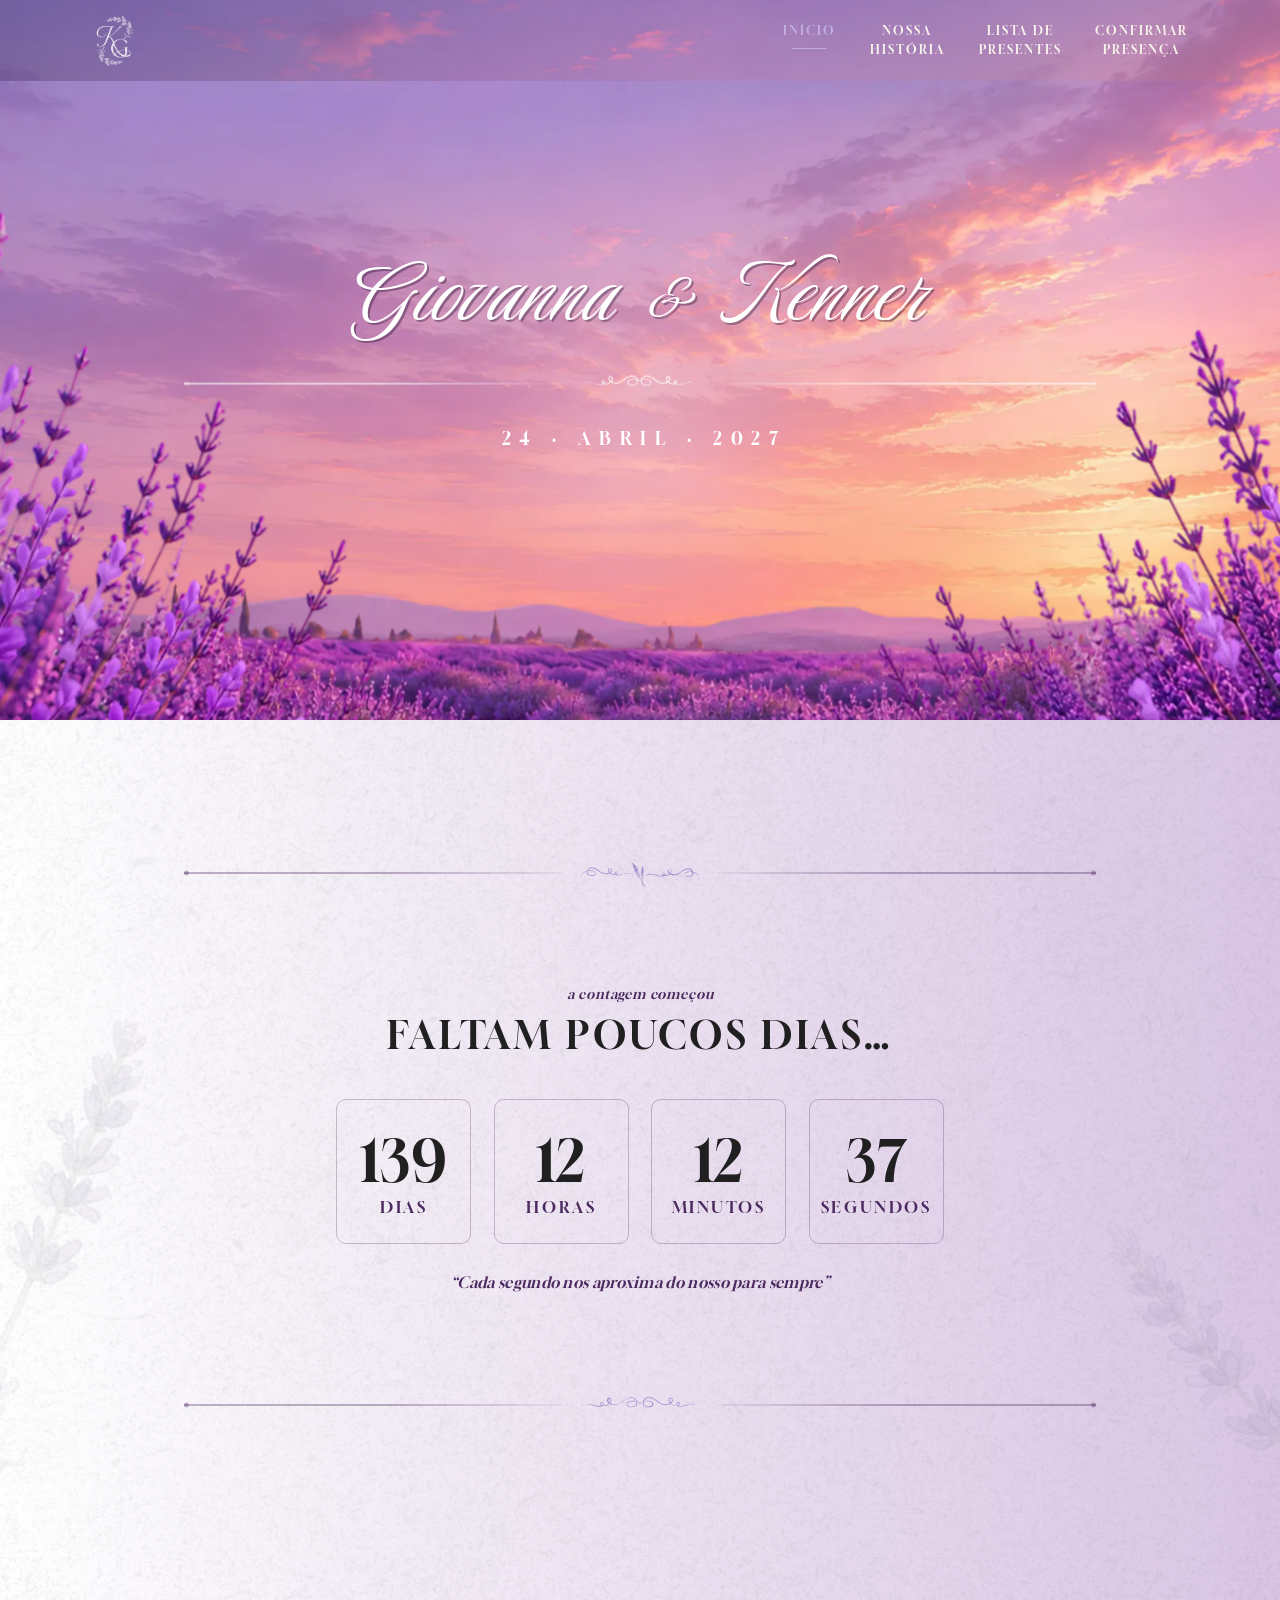
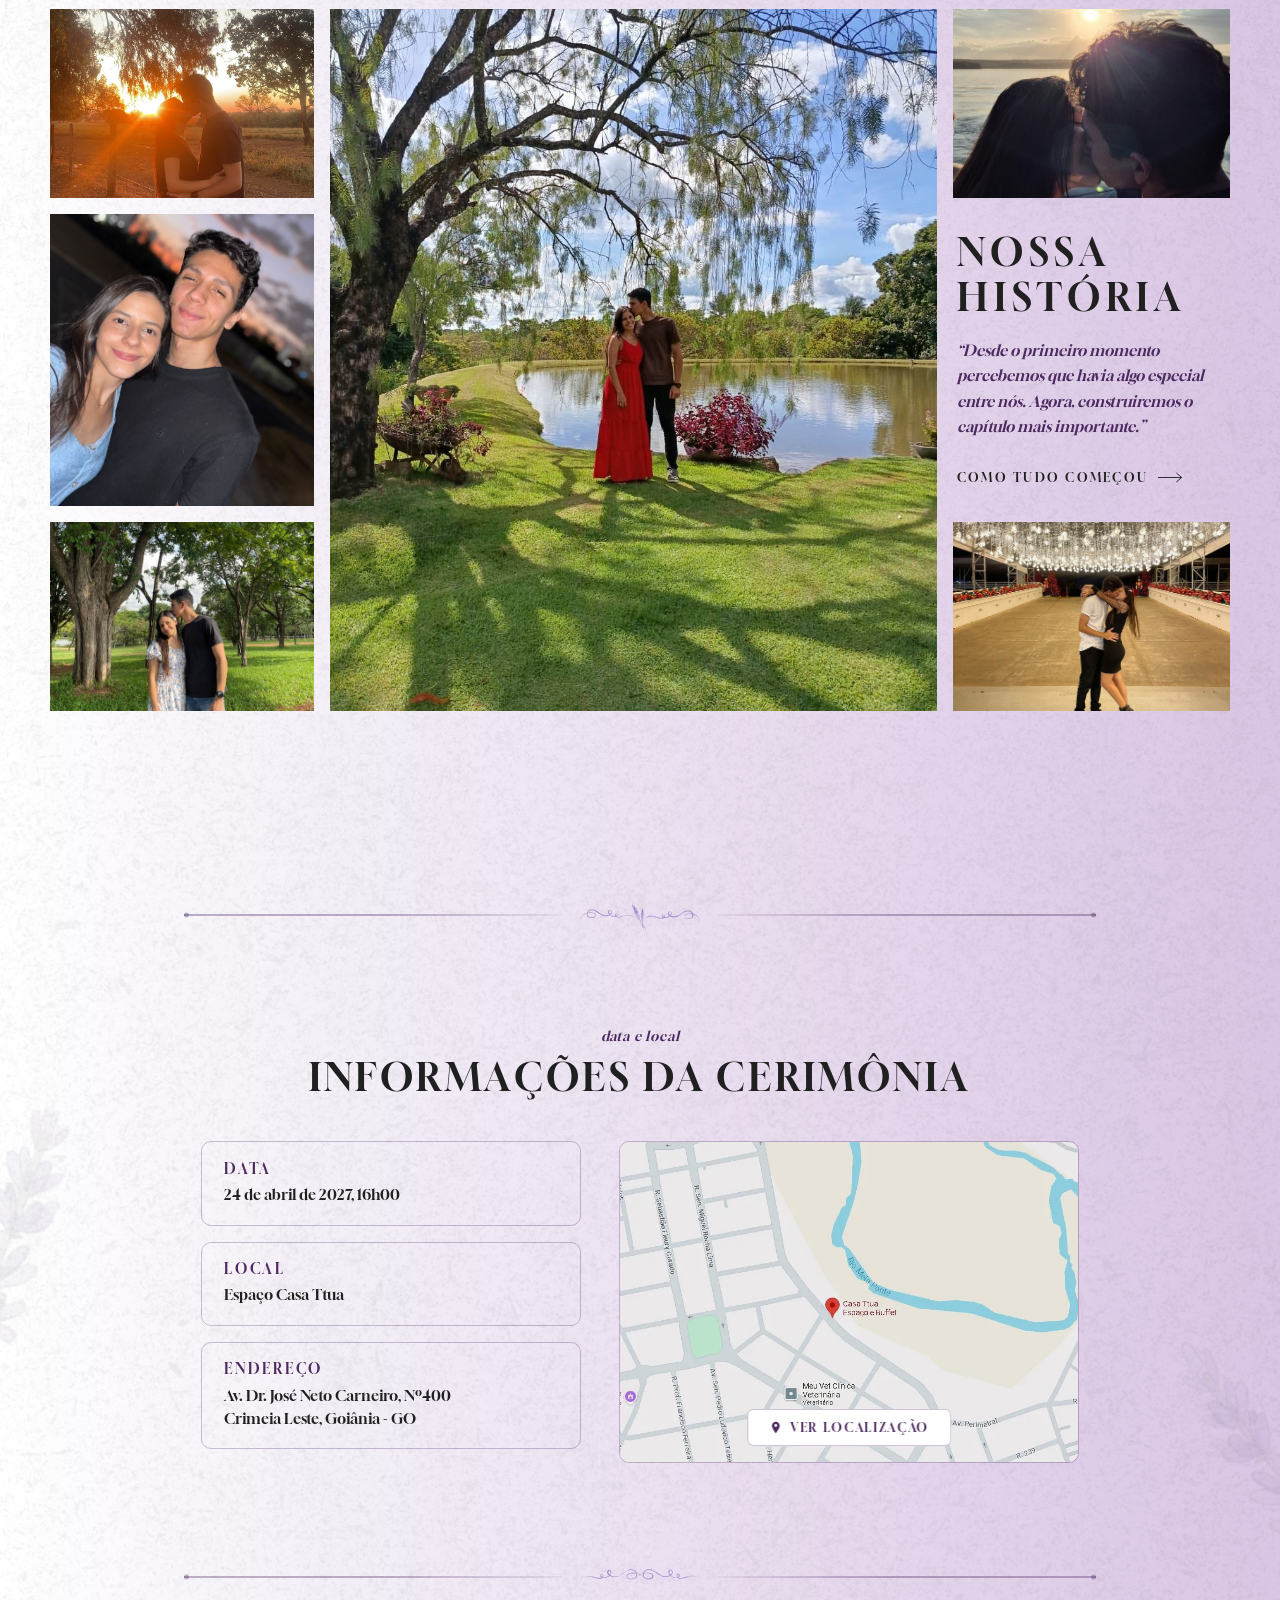
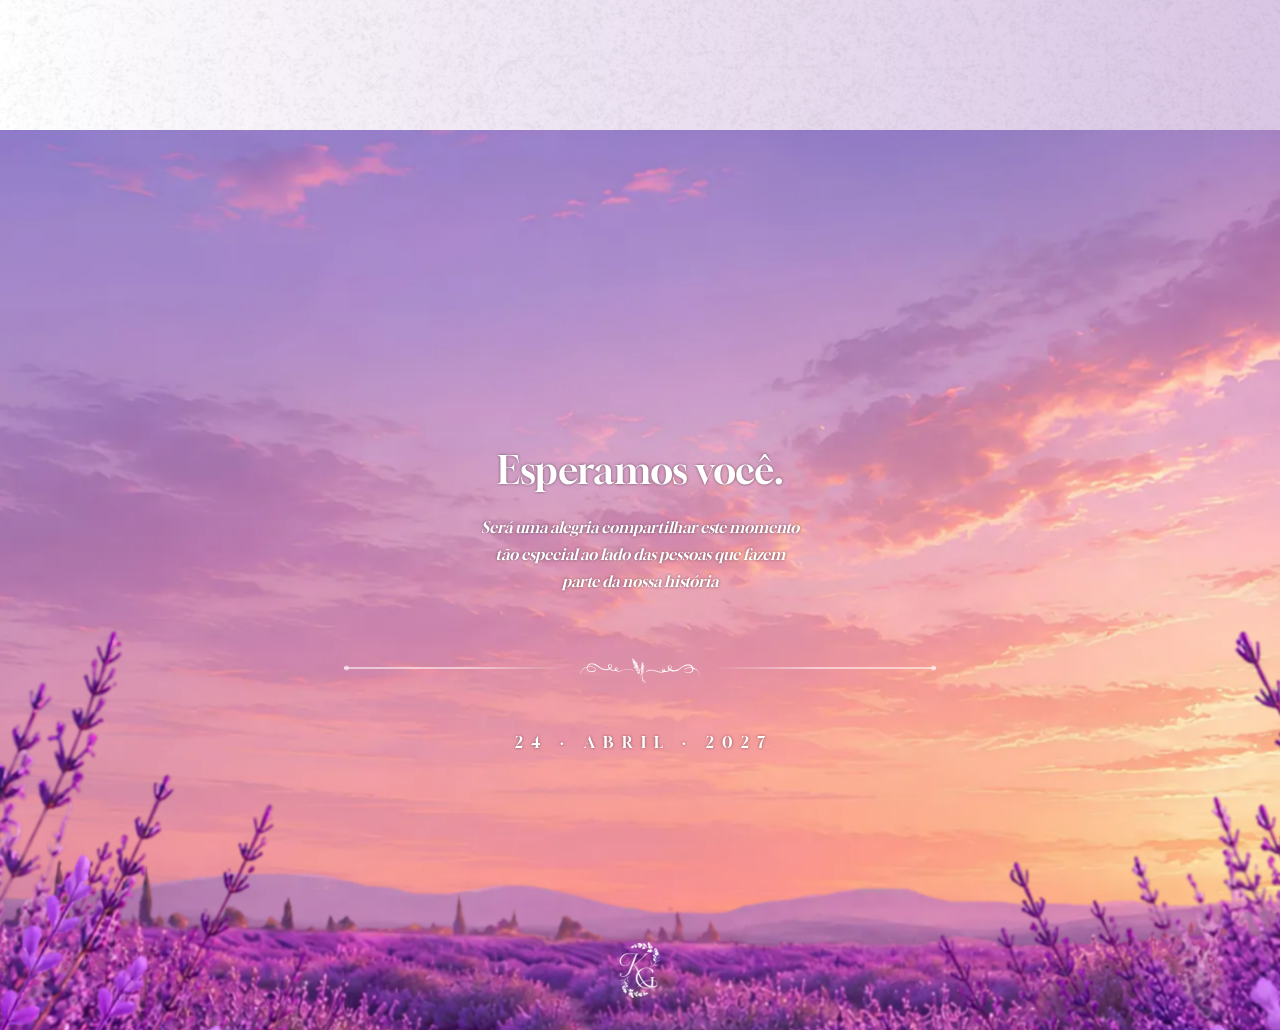
==== commit 6a88acf6: "Correção do fundo da seção hero" ====
--- a/index.html
+++ b/index.html
@@ -10,8 +10,8 @@
 <link rel="preconnect" href="https://fonts.gstatic.com" crossorigin>
 <link href="https://fonts.googleapis.com/css2?family=Gloock&family=Luxurious+Script&display=swap" rel="stylesheet">
 
-<link rel="icon" type="image/png" href="imagens/favicon.png">
-<link rel="apple-touch-icon" href="imagens/favicon.png">
+<link rel="icon" type="image/webp" href="imagens/favicon.webp">
+<link rel="apple-touch-icon" href="imagens/favicon.webp">
 
 <link rel="stylesheet" href="css/style.css">
 </head>
@@ -24,7 +24,7 @@
 <header class="site-header" id="siteHeader">
   <div class="site-header__inner">
     <a href="index.html" class="brand" aria-label="Página inicial — Giovanna e Kenner">
-      <img src="imagens/logo.png" alt="Monograma Giovanna e Kenner" class="brand__logo" decoding="async">
+      <img src="imagens/logo.webp" alt="Monograma Giovanna e Kenner" class="brand__logo" decoding="async">
     </a>
 
     <button class="nav-toggle" id="navToggle" aria-label="Abrir menu" aria-expanded="false" aria-controls="primaryNav">
@@ -194,7 +194,7 @@
         </div>
 
         <div class="ceremony__map">
-          <img src="imagens/mapa-preview.jpg" alt="Prévia do mapa com a localização do Espaço Casa Ttua" class="ceremony__map-img" loading="lazy" decoding="async">
+          <img src="imagens/mapa-preview.webp" alt="Prévia do mapa com a localização do Espaço Casa Ttua" class="ceremony__map-img" loading="lazy" decoding="async">
           <a class="map-btn"
              href="https://maps.app.goo.gl/6ps8UqA8dbQzQbwL6"
              target="_blank" rel="noopener noreferrer">
@@ -244,7 +244,7 @@
 
     <div class="farewell__signature">
       <div class="farewell__signature-top">
-        <img src="imagens/logo.png" alt="Monograma Giovanna e Kenner" class="farewell__signature-logo" loading="lazy" decoding="async">
+        <img src="imagens/logo.webp" alt="Monograma Giovanna e Kenner" class="farewell__signature-logo" loading="lazy" decoding="async">
       </div>        
     </div>
   </section>
--- a/css/style.css
+++ b/css/style.css
@@ -326,7 +326,7 @@
   min-height: 560px;
   max-height: 100vh;
   overflow: hidden;
-  background: #14101a;
+  background: #4c2a60;
   perspective: 1200px;
 }
 .hero__stage{
@@ -343,23 +343,23 @@
   will-change: transform;
 }
 .hero__layer--back{
-  z-index: 1; background-image: url('../imagens/hero-back.jpg');
+  z-index: 1; background-image: url('../imagens/hero-back.webp');
   background-position: center 100%;
 }
 .hero__layer--back-mid{
-  z-index: 2; background-image: url('../imagens/hero-back-mid.png');
+  z-index: 2; background-image: url('../imagens/hero-back-mid.webp');
   background-position: center 100%;
 }
 .hero__layer--mid{
-  z-index: 3; background-image: url('../imagens/hero-mid.png');
+  z-index: 3; background-image: url('../imagens/hero-mid.webp');
   background-position: center 100%;
 }
 .hero__layer--mid-front{
-  z-index: 4; background-image: url('../imagens/hero-mid-front.png');
+  z-index: 4; background-image: url('../imagens/hero-mid-front.webp');
   background-position: center 100%;
 }
 .hero__layer--front{
-  z-index: 5; background-image: url('../imagens/hero-front.png');
+  z-index: 5; background-image: url('../imagens/hero-front.webp');
   background-position: center 100%;
 }
 
@@ -445,7 +445,7 @@
 .countdown__bgimage{
   position: absolute;
   inset: 0;
-  background-image: url('../imagens/contagem_back.png');
+  background-image: url('../imagens/contagem_back.webp');
   background-size: cover;
   background-position: center;
   pointer-events: none;
@@ -520,7 +520,7 @@
 .historia__bgimage{
   position: absolute;
   inset: 0;
-  background-image: url('../imagens/historia.png');
+  background-image: url('../imagens/historia.webp');
   background-size: cover;
   background-position: center;
   pointer-events: none;
@@ -646,7 +646,7 @@
 .ceremony__bgimage{
   position: absolute;
   inset: 0;
-  background-image: url('../imagens/cerimonia_back.png');
+  background-image: url('../imagens/cerimonia_back.webp');
   background-size: cover;
   background-position: center;
   pointer-events: none;
@@ -776,23 +776,23 @@
   will-change: transform;
 }
 .farewell__layer--back{
-  z-index: 1; background-image: url('../imagens/hero-back.jpg');
+  z-index: 1; background-image: url('../imagens/hero-back.webp');
   background-position: center 100%;
 }
 .farewell__layer--back-mid{
-  z-index: 2; background-image: url('../imagens/hero-back-mid.png');
+  z-index: 2; background-image: url('../imagens/hero-back-mid.webp');
   background-position: center 100%;
 }
 .farewell__layer--mid{
-  z-index: 3; background-image: url('../imagens/hero-mid.png');
+  z-index: 3; background-image: url('../imagens/hero-mid.webp');
   background-position: center 100%;
 }
 .farewell__layer--mid-front{
-  z-index: 4; background-image: url('../imagens/hero-mid-front.png');
+  z-index: 4; background-image: url('../imagens/hero-mid-front.webp');
   background-position: center 100%;
 }
 .farewell__layer--front{
-  z-index: 5; background-image: url('../imagens/hero-front.png');
+  z-index: 5; background-image: url('../imagens/hero-front.webp');
   background-position: center 100%;
 }
 .farewell__scrim{
